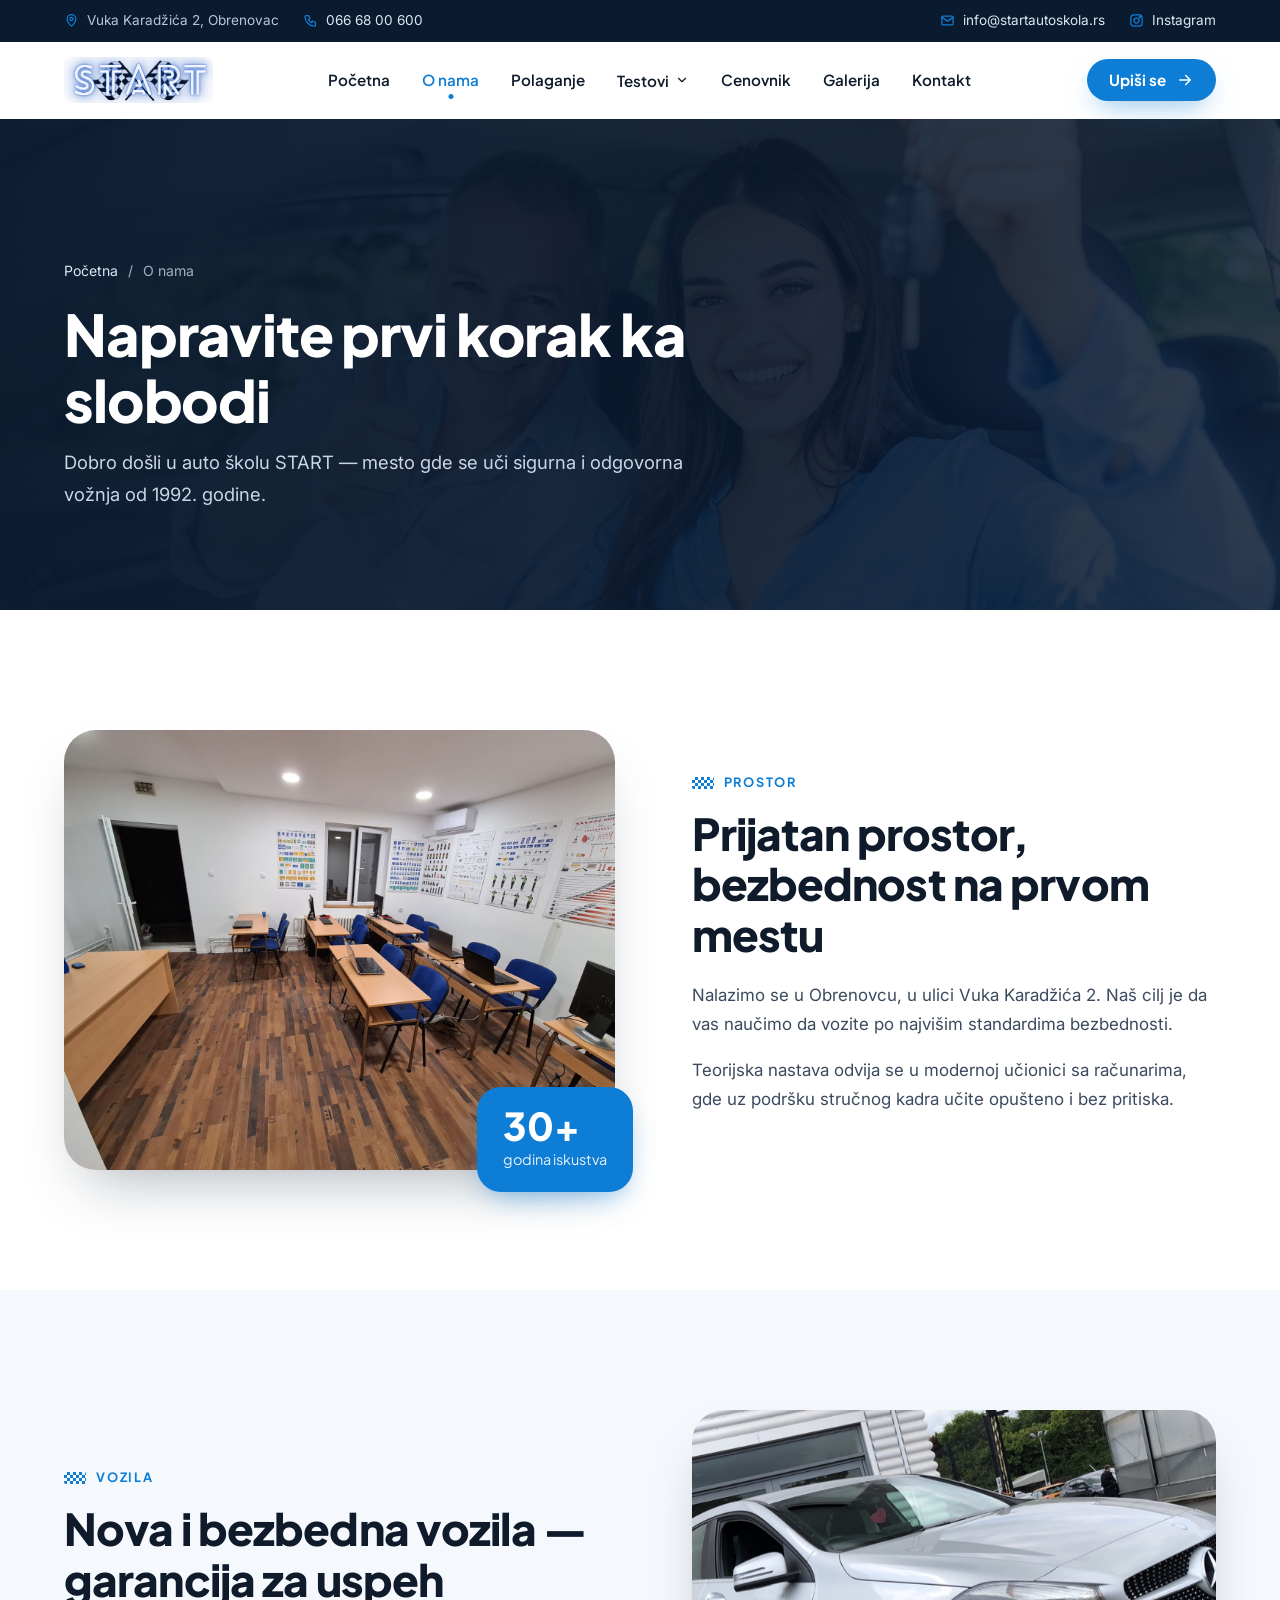
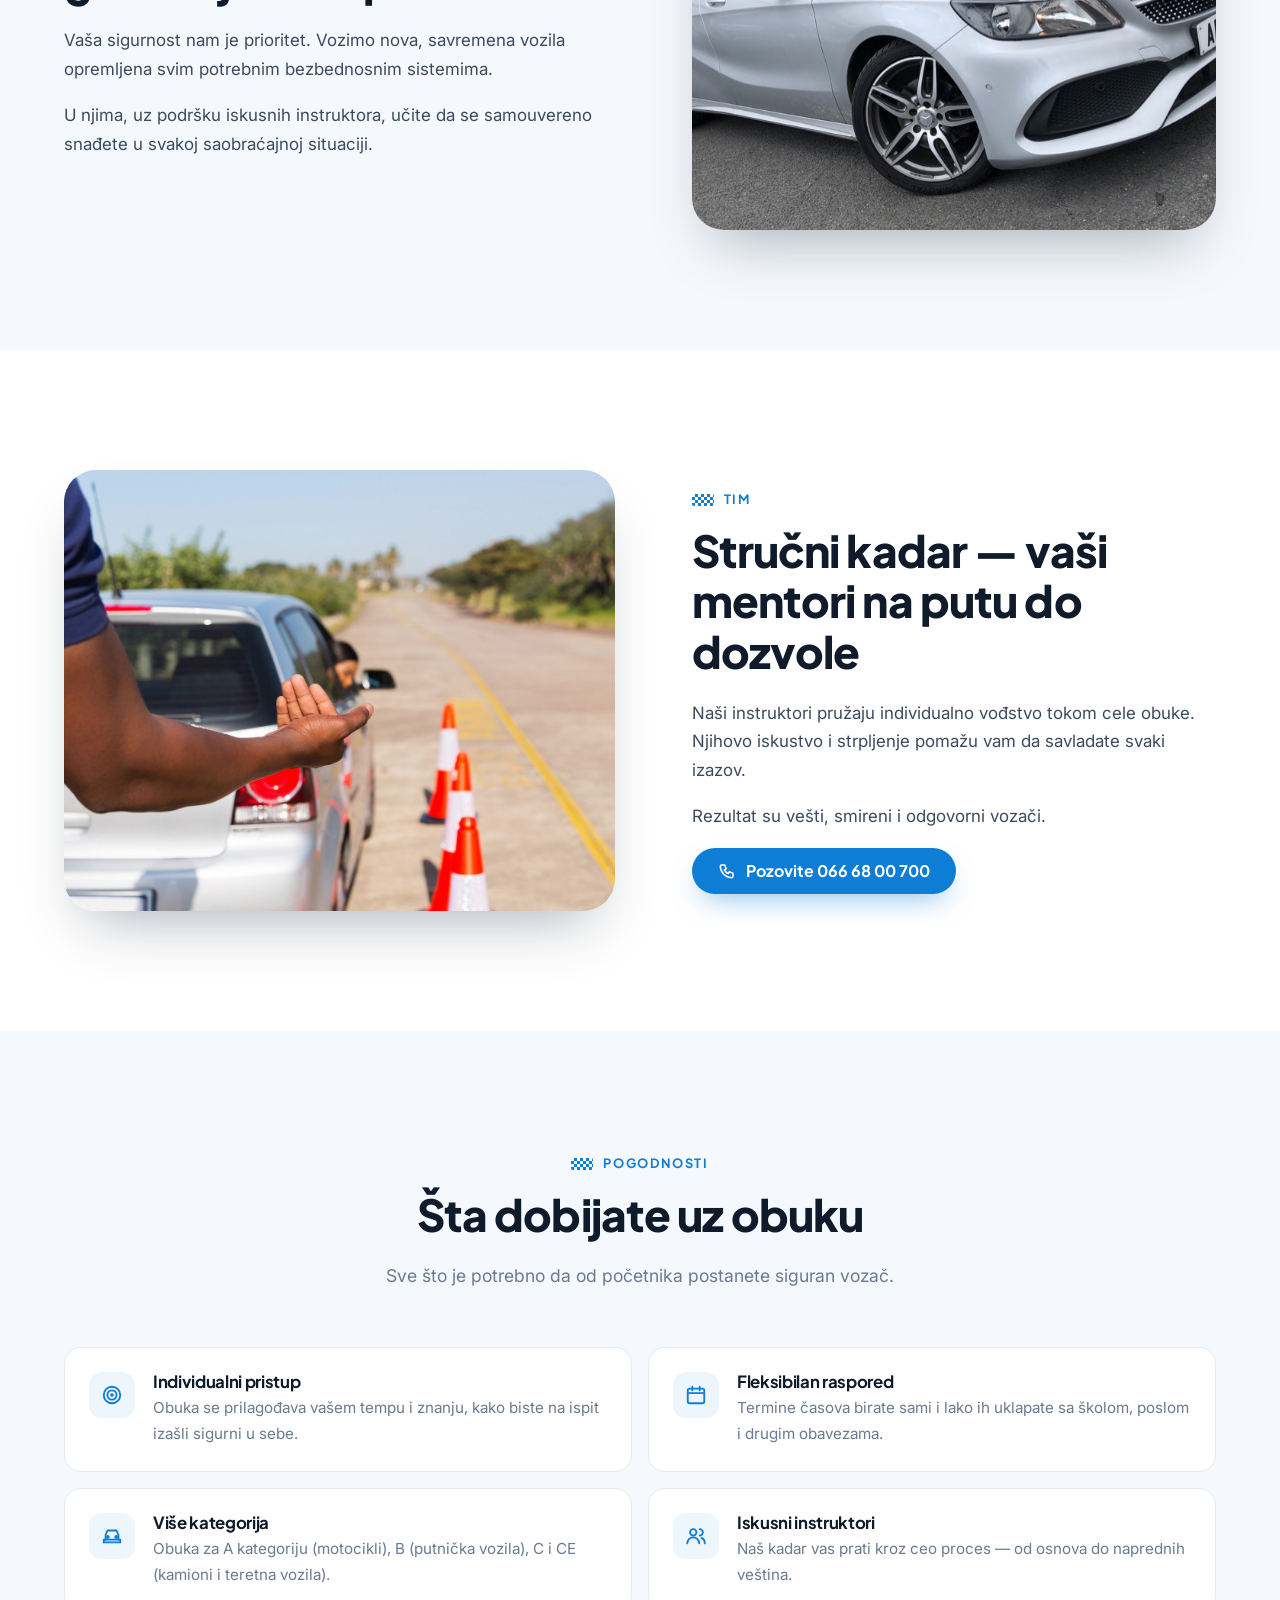
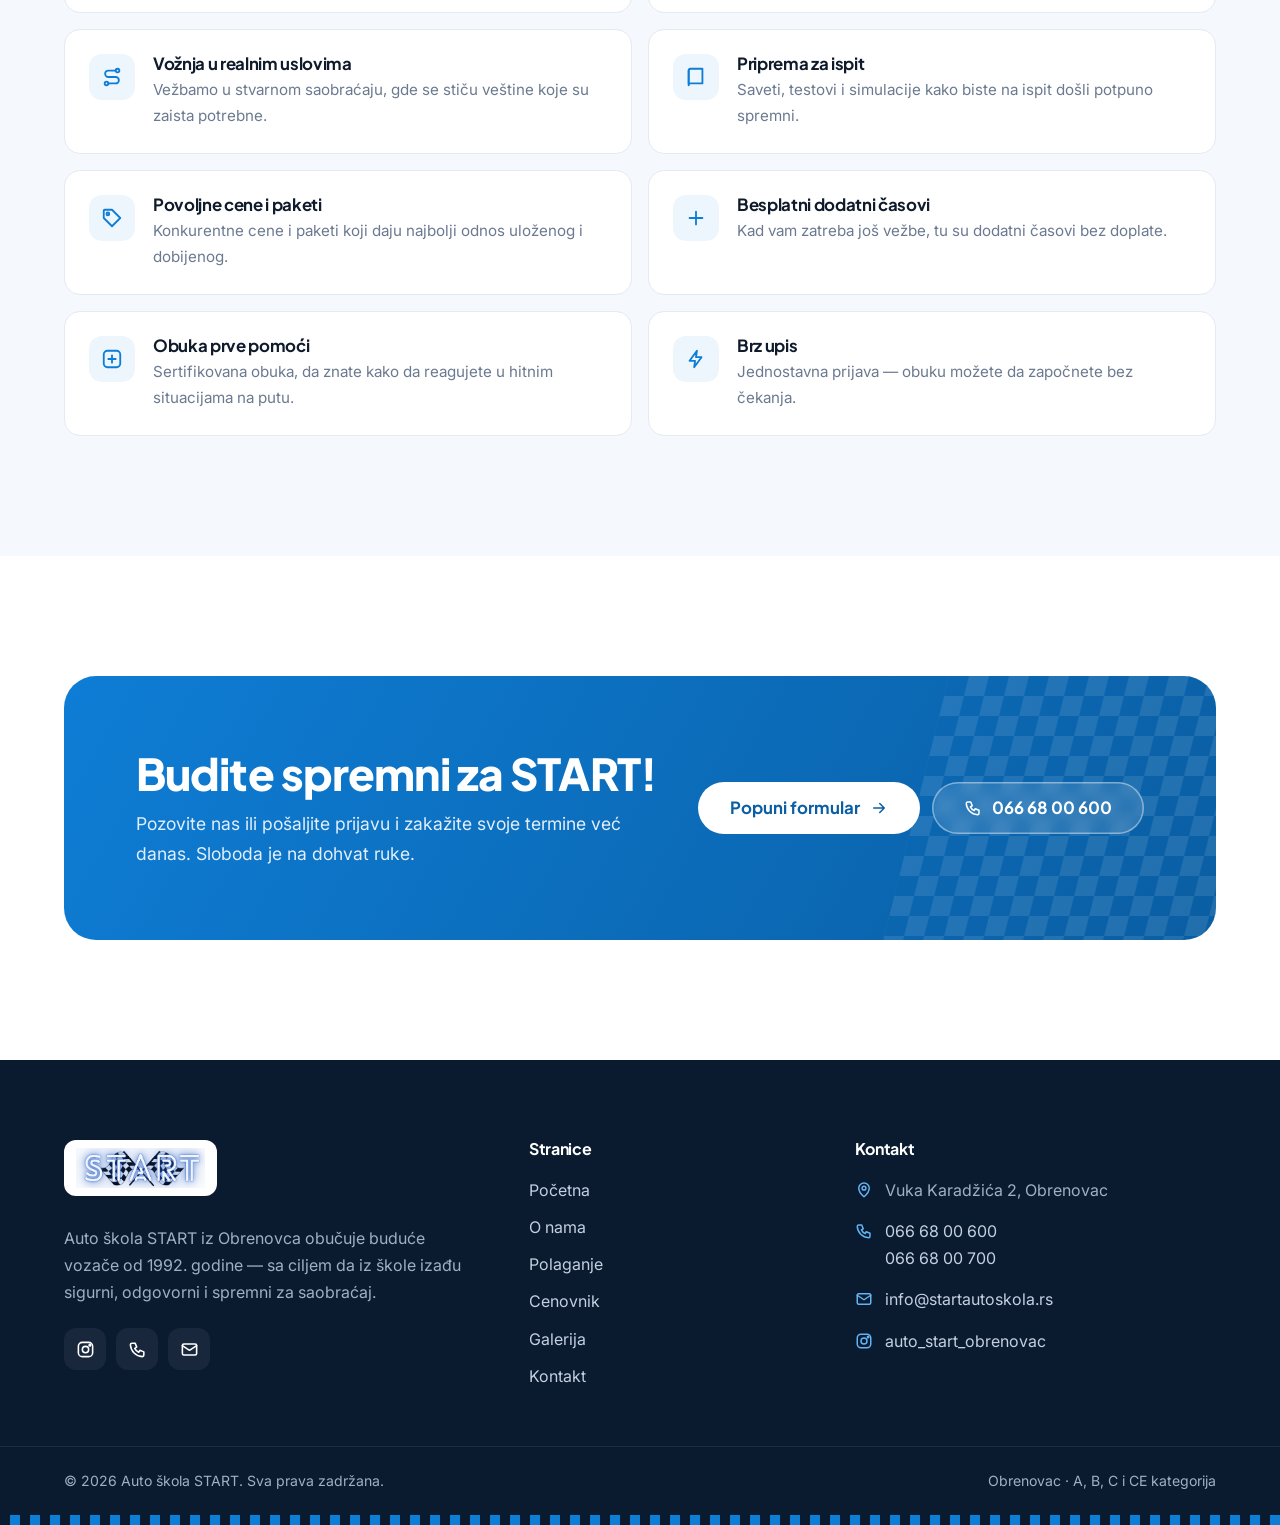
==== o-nama.html @ a525bca4 "Redizajn sajta Auto škole START Šest statičkih stranica (početna, o nama, polaganje, cenovnik, galer" ====
<!DOCTYPE html>
<html lang="sr-Latn" class="no-js">
<head>
<meta charset="UTF-8">
<meta name="viewport" content="width=device-width, initial-scale=1, viewport-fit=cover">
<title>O nama — Auto škola START Obrenovac</title>
<meta name="description" content="Upoznajte auto školu START: prostor, vozila, stručni kadar i pogodnosti koje dobijate uz obuku.">
<meta name="theme-color" content="#0e7dd5">
<meta property="og:title" content="O nama — Auto škola START Obrenovac">
<meta property="og:description" content="Upoznajte auto školu START: prostor, vozila, stručni kadar i pogodnosti koje dobijate uz obuku.">
<meta property="og:image" content="assets/img/slider1.jpg">
<link rel="icon" type="image/png" href="assets/img/favicon-32x32.png">
<link rel="preconnect" href="https://fonts.googleapis.com">
<link rel="preconnect" href="https://fonts.gstatic.com" crossorigin>
<link href="https://fonts.googleapis.com/css2?family=Inter:wght@400;500;600;700&family=Plus+Jakarta+Sans:wght@600;700;800&display=swap" rel="stylesheet">
<link rel="stylesheet" href="assets/css/style.css">
</head>
<body>

<div class="topbar">
  <div class="container">
    <div class="topbar__group">
      <span class="topbar__item topbar__hide-sm"><svg viewBox="0 0 24 24" fill="none" stroke="currentColor" stroke-width="2" stroke-linecap="round" stroke-linejoin="round" aria-hidden="true"><path d="M12 21s-7-6.2-7-11.5A7 7 0 0 1 19 9.5C19 14.8 12 21 12 21z"/><circle cx="12" cy="9.5" r="2.5"/></svg> Vuka Karadžića 2, Obrenovac</span>
      <a class="topbar__item" href="tel:+381666800600"><svg viewBox="0 0 24 24" fill="none" stroke="currentColor" stroke-width="2" stroke-linecap="round" stroke-linejoin="round" aria-hidden="true"><path d="M5 4h4l2 5-2.5 1.5a11 11 0 0 0 5 5L15 13l5 2v4a2 2 0 0 1-2 2A16 16 0 0 1 3 6a2 2 0 0 1 2-2z"/></svg> 066 68 00 600</a>
    </div>
    <div class="topbar__group topbar__hide-sm">
      <a class="topbar__item" href="mailto:info@startautoskola.rs"><svg viewBox="0 0 24 24" fill="none" stroke="currentColor" stroke-width="2" stroke-linecap="round" stroke-linejoin="round" aria-hidden="true"><rect x="3" y="5" width="18" height="14" rx="2"/><path d="m3 7 9 6 9-6"/></svg> info@startautoskola.rs</a>
      <a class="topbar__item" href="https://instagram.com/auto_start_obrenovac" target="_blank" rel="noopener"><svg viewBox="0 0 24 24" fill="none" stroke="currentColor" stroke-width="2" stroke-linecap="round" stroke-linejoin="round" aria-hidden="true"><rect x="3" y="3" width="18" height="18" rx="5"/><circle cx="12" cy="12" r="4"/><circle cx="17.5" cy="6.5" r="1" fill="currentColor"/></svg> Instagram</a>
    </div>
  </div>
</div>

<header class="header">
  <div class="container">
    <a class="logo" href="index.html" aria-label="Auto škola START — početna">
      <img src="assets/img/logo.jpg" alt="Auto škola START" width="149" height="46">
    </a>
    <nav class="nav" id="nav" aria-label="Glavna navigacija">
        <a class="nav__link" href="index.html">Početna</a>
        <a class="nav__link is-active" aria-current="page" href="o-nama.html">O nama</a>
        <a class="nav__link" href="polaganje.html">Polaganje</a>
        <div class="dropdown">
          <button class="nav__link" type="button" aria-expanded="false" aria-haspopup="true">Testovi <svg viewBox="0 0 24 24" fill="none" stroke="currentColor" stroke-width="2" stroke-linecap="round" stroke-linejoin="round" aria-hidden="true"><path d="m6 9 6 6 6-6"/></svg></button>
          <div class="dropdown__menu">
            <a href="assets/docs/testovi-vezbanje.pdf" target="_blank" rel="noopener"><span class="dropdown__icon"><svg viewBox="0 0 24 24" fill="none" stroke="currentColor" stroke-width="2" stroke-linecap="round" stroke-linejoin="round" aria-hidden="true"><path d="M6 3h8l5 5v13H6z"/><path d="M14 3v5h5M9 13h6M9 17h6"/></svg></span><span><strong>Vežbanje</strong><small>Testovi za teorijski ispit (PDF)</small></span></a>
            <a href="http://servisi.euprava.gov.rs/autoskole/prijava" target="_blank" rel="noopener"><span class="dropdown__icon"><svg viewBox="0 0 24 24" fill="none" stroke="currentColor" stroke-width="2" stroke-linecap="round" stroke-linejoin="round" aria-hidden="true"><circle cx="12" cy="12" r="9"/><path d="M3 12h18M12 3a14 14 0 0 1 0 18M12 3a14 14 0 0 0 0 18"/></svg></span><span><strong>eUprava</strong><small>Zvanična provera i prijava</small></span></a>
            <a href="https://www.youtube.com/watch?v=YM4e-BxPa2U" target="_blank" rel="noopener"><span class="dropdown__icon"><svg viewBox="0 0 24 24" fill="none" stroke="currentColor" stroke-width="2" stroke-linecap="round" stroke-linejoin="round" aria-hidden="true"><path d="M7 4v16l13-8z" fill="currentColor" stroke="none"/></svg></span><span><strong>Polaganje praktičnog ispita</strong><small>Video: vožnja poligona</small></span></a>
          </div>
        </div>
        <a class="nav__link" href="cenovnik.html">Cenovnik</a>
        <a class="nav__link" href="galerija.html">Galerija</a>
        <a class="nav__link" href="kontakt.html">Kontakt</a>
        <a class="btn btn--primary nav__mobile-cta" href="kontakt.html">Upiši se online <svg viewBox="0 0 24 24" fill="none" stroke="currentColor" stroke-width="2" stroke-linecap="round" stroke-linejoin="round" aria-hidden="true"><path d="M5 12h14M13 6l6 6-6 6"/></svg></a>
    </nav>
    <div class="header__cta">
      <a class="btn btn--primary" href="kontakt.html">Upiši se <svg viewBox="0 0 24 24" fill="none" stroke="currentColor" stroke-width="2" stroke-linecap="round" stroke-linejoin="round" aria-hidden="true"><path d="M5 12h14M13 6l6 6-6 6"/></svg></a>
      <button class="burger" type="button" aria-label="Meni" aria-controls="nav" aria-expanded="false"><span></span><span></span><span></span></button>
    </div>
  </div>
</header>

<main>


<section class="page-hero">
  <img src="assets/img/aboutus.jpg" alt="" aria-hidden="true">
  <div class="container">
    <div class="crumbs"><a href="index.html">Početna</a> <span aria-hidden="true">/</span> <span>O nama</span></div>
    <h1>Napravite prvi korak ka slobodi</h1>
    <p>Dobro došli u auto školu START — mesto gde se uči sigurna i odgovorna vožnja od 1992. godine.</p>
  </div>
</section>

<section class="section">
  <div class="container split">
    <div class="split__media reveal">
      <img src="assets/img/galerija3.jpg" alt="Učionica za teorijsku nastavu sa računarima" loading="lazy">
      <div class="split__tag"><strong>30+</strong><span>godina iskustva</span></div>
    </div>
    <div class="split__body reveal reveal-d1">
      <span class="eyebrow">Prostor</span>
      <h2>Prijatan prostor, bezbednost na prvom mestu</h2>
      <p>Nalazimo se u Obrenovcu, u ulici Vuka Karadžića 2. Naš cilj je da vas naučimo da vozite po najvišim standardima bezbednosti.</p>
      <p>Teorijska nastava odvija se u modernoj učionici sa računarima, gde uz podršku stručnog kadra učite opušteno i bez pritiska.</p>
    </div>
  </div>
</section>

<section class="section section--soft">
  <div class="container split split--rev">
    <div class="split__media reveal">
      <img src="assets/img/a-klasa1.jpg" alt="Školsko vozilo Mercedes A klase" loading="lazy">
    </div>
    <div class="split__body reveal reveal-d1">
      <span class="eyebrow">Vozila</span>
      <h2>Nova i bezbedna vozila — garancija za uspeh</h2>
      <p>Vaša sigurnost nam je prioritet. Vozimo nova, savremena vozila opremljena svim potrebnim bezbednosnim sistemima.</p>
      <p>U njima, uz podršku iskusnih instruktora, učite da se samouvereno snađete u svakoj saobraćajnoj situaciji.</p>
    </div>
  </div>
</section>

<section class="section">
  <div class="container split">
    <div class="split__media reveal">
      <img src="assets/img/slider1.jpg" alt="Instruktor daje uputstva kandidatu" loading="lazy">
    </div>
    <div class="split__body reveal reveal-d1">
      <span class="eyebrow">Tim</span>
      <h2>Stručni kadar — vaši mentori na putu do dozvole</h2>
      <p>Naši instruktori pružaju individualno vođstvo tokom cele obuke. Njihovo iskustvo i strpljenje pomažu vam da savladate svaki izazov.</p>
      <p>Rezultat su vešti, smireni i odgovorni vozači.</p>
      <a class="btn btn--primary" href="tel:+381666800700"><svg viewBox="0 0 24 24" fill="none" stroke="currentColor" stroke-width="2" stroke-linecap="round" stroke-linejoin="round" aria-hidden="true"><path d="M5 4h4l2 5-2.5 1.5a11 11 0 0 0 5 5L15 13l5 2v4a2 2 0 0 1-2 2A16 16 0 0 1 3 6a2 2 0 0 1 2-2z"/></svg> Pozovite 066 68 00 700</a>
    </div>
  </div>
</section>

<section class="section section--soft">
  <div class="container">
    <div class="section-head section-head--center reveal">
      <span class="eyebrow">Pogodnosti</span>
      <h2>Šta dobijate uz obuku</h2>
      <p>Sve što je potrebno da od početnika postanete siguran vozač.</p>
    </div>
    <div class="benefits">
      <div class="benefit reveal"><span class="benefit__icon"><svg viewBox="0 0 24 24" fill="none" stroke="currentColor" stroke-width="2" stroke-linecap="round" stroke-linejoin="round" aria-hidden="true"><circle cx="12" cy="12" r="9"/><circle cx="12" cy="12" r="5"/><circle cx="12" cy="12" r="1"/></svg></span><div><h3>Individualni pristup</h3><p>Obuka se prilagođava vašem tempu i znanju, kako biste na ispit izašli sigurni u sebe.</p></div></div>
      <div class="benefit reveal reveal-d1"><span class="benefit__icon"><svg viewBox="0 0 24 24" fill="none" stroke="currentColor" stroke-width="2" stroke-linecap="round" stroke-linejoin="round" aria-hidden="true"><rect x="3" y="5" width="18" height="16" rx="2"/><path d="M3 10h18M8 3v4M16 3v4"/></svg></span><div><h3>Fleksibilan raspored</h3><p>Termine časova birate sami i lako ih uklapate sa školom, poslom i drugim obavezama.</p></div></div>
      <div class="benefit reveal"><span class="benefit__icon"><svg viewBox="0 0 24 24" fill="none" stroke="currentColor" stroke-width="2" stroke-linecap="round" stroke-linejoin="round" aria-hidden="true"><path d="M5 16V11l2-5h10l2 5v5"/><path d="M3 16h18v3H3z"/><circle cx="7.5" cy="13" r="1"/><circle cx="16.5" cy="13" r="1"/></svg></span><div><h3>Više kategorija</h3><p>Obuka za A kategoriju (motocikli), B (putnička vozila), C i CE (kamioni i teretna vozila).</p></div></div>
      <div class="benefit reveal reveal-d1"><span class="benefit__icon"><svg viewBox="0 0 24 24" fill="none" stroke="currentColor" stroke-width="2" stroke-linecap="round" stroke-linejoin="round" aria-hidden="true"><circle cx="9" cy="8" r="3.5"/><path d="M2.5 20a6.5 6.5 0 0 1 13 0"/><path d="M16 4.5a3.5 3.5 0 0 1 0 7M18 14a6 6 0 0 1 3.5 6"/></svg></span><div><h3>Iskusni instruktori</h3><p>Naš kadar vas prati kroz ceo proces — od osnova do naprednih veština.</p></div></div>
      <div class="benefit reveal"><span class="benefit__icon"><svg viewBox="0 0 24 24" fill="none" stroke="currentColor" stroke-width="2" stroke-linecap="round" stroke-linejoin="round" aria-hidden="true"><circle cx="6" cy="19" r="2"/><circle cx="18" cy="5" r="2"/><path d="M8 19h8a3.5 3.5 0 0 0 0-7H8a3.5 3.5 0 0 1 0-7h8"/></svg></span><div><h3>Vožnja u realnim uslovima</h3><p>Vežbamo u stvarnom saobraćaju, gde se stiču veštine koje su zaista potrebne.</p></div></div>
      <div class="benefit reveal reveal-d1"><span class="benefit__icon"><svg viewBox="0 0 24 24" fill="none" stroke="currentColor" stroke-width="2" stroke-linecap="round" stroke-linejoin="round" aria-hidden="true"><path d="M4 5a2 2 0 0 1 2-2h13v16H6a2 2 0 0 0-2 2z"/><path d="M4 19V5"/></svg></span><div><h3>Priprema za ispit</h3><p>Saveti, testovi i simulacije kako biste na ispit došli potpuno spremni.</p></div></div>
      <div class="benefit reveal"><span class="benefit__icon"><svg viewBox="0 0 24 24" fill="none" stroke="currentColor" stroke-width="2" stroke-linecap="round" stroke-linejoin="round" aria-hidden="true"><path d="M3 12V4a1 1 0 0 1 1-1h8l9 9-9 9z"/><circle cx="7.5" cy="7.5" r="1.5"/></svg></span><div><h3>Povoljne cene i paketi</h3><p>Konkurentne cene i paketi koji daju najbolji odnos uloženog i dobijenog.</p></div></div>
      <div class="benefit reveal reveal-d1"><span class="benefit__icon"><svg viewBox="0 0 24 24" fill="none" stroke="currentColor" stroke-width="2" stroke-linecap="round" stroke-linejoin="round" aria-hidden="true"><path d="M12 5v14M5 12h14"/></svg></span><div><h3>Besplatni dodatni časovi</h3><p>Kad vam zatreba još vežbe, tu su dodatni časovi bez doplate.</p></div></div>
      <div class="benefit reveal"><span class="benefit__icon"><svg viewBox="0 0 24 24" fill="none" stroke="currentColor" stroke-width="2" stroke-linecap="round" stroke-linejoin="round" aria-hidden="true"><rect x="3" y="3" width="18" height="18" rx="4"/><path d="M12 8v8M8 12h8"/></svg></span><div><h3>Obuka prve pomoći</h3><p>Sertifikovana obuka, da znate kako da reagujete u hitnim situacijama na putu.</p></div></div>
      <div class="benefit reveal reveal-d1"><span class="benefit__icon"><svg viewBox="0 0 24 24" fill="none" stroke="currentColor" stroke-width="2" stroke-linecap="round" stroke-linejoin="round" aria-hidden="true"><path d="M13 3 5 14h6l-1 7 8-11h-6z"/></svg></span><div><h3>Brz upis</h3><p>Jednostavna prijava — obuku možete da započnete bez čekanja.</p></div></div>
    </div>
  </div>
</section>
<div style="height:clamp(72px,10vw,120px)"></div>

<section class="section" style="padding-top:0">
  <div class="container">
    <div class="cta reveal">
      <div>
        <h2>Budite spremni za START!</h2>
        <p>Pozovite nas ili pošaljite prijavu i zakažite svoje termine već danas. Sloboda je na dohvat ruke.</p>
      </div>
      <div class="cta__actions">
        <a class="btn btn--white btn--lg" href="kontakt.html">Popuni formular <svg viewBox="0 0 24 24" fill="none" stroke="currentColor" stroke-width="2" stroke-linecap="round" stroke-linejoin="round" aria-hidden="true"><path d="M5 12h14M13 6l6 6-6 6"/></svg></a>
        <a class="btn btn--ghost btn--lg" href="tel:+381666800600"><svg viewBox="0 0 24 24" fill="none" stroke="currentColor" stroke-width="2" stroke-linecap="round" stroke-linejoin="round" aria-hidden="true"><path d="M5 4h4l2 5-2.5 1.5a11 11 0 0 0 5 5L15 13l5 2v4a2 2 0 0 1-2 2A16 16 0 0 1 3 6a2 2 0 0 1 2-2z"/></svg> 066 68 00 600</a>
      </div>
    </div>
  </div>
</section>
</main>

<footer class="footer">
  <div class="container">
    <div class="footer__grid">
      <div class="footer__brand">
        <a class="footer__logo" href="index.html"><img src="assets/img/logo.jpg" alt="Auto škola START" width="130" height="40"></a>
        <p>Auto škola START iz Obrenovca obučuje buduće vozače od 1992. godine — sa ciljem da iz škole izađu sigurni, odgovorni i spremni za saobraćaj.</p>
        <div class="socials">
          <a href="https://instagram.com/auto_start_obrenovac" target="_blank" rel="noopener" aria-label="Instagram"><svg viewBox="0 0 24 24" fill="none" stroke="currentColor" stroke-width="2" stroke-linecap="round" stroke-linejoin="round" aria-hidden="true"><rect x="3" y="3" width="18" height="18" rx="5"/><circle cx="12" cy="12" r="4"/><circle cx="17.5" cy="6.5" r="1" fill="currentColor"/></svg></a>
          <a href="tel:+381666800600" aria-label="Pozovite nas"><svg viewBox="0 0 24 24" fill="none" stroke="currentColor" stroke-width="2" stroke-linecap="round" stroke-linejoin="round" aria-hidden="true"><path d="M5 4h4l2 5-2.5 1.5a11 11 0 0 0 5 5L15 13l5 2v4a2 2 0 0 1-2 2A16 16 0 0 1 3 6a2 2 0 0 1 2-2z"/></svg></a>
          <a href="mailto:info@startautoskola.rs" aria-label="Email"><svg viewBox="0 0 24 24" fill="none" stroke="currentColor" stroke-width="2" stroke-linecap="round" stroke-linejoin="round" aria-hidden="true"><rect x="3" y="5" width="18" height="14" rx="2"/><path d="m3 7 9 6 9-6"/></svg></a>
        </div>
      </div>
      <div>
        <h4>Stranice</h4>
        <ul class="footer__links">
          <li><a href="index.html">Početna</a></li>
          <li><a href="o-nama.html">O nama</a></li>
          <li><a href="polaganje.html">Polaganje</a></li>
          <li><a href="cenovnik.html">Cenovnik</a></li>
          <li><a href="galerija.html">Galerija</a></li>
          <li><a href="kontakt.html">Kontakt</a></li>
        </ul>
      </div>
      <div>
        <h4>Kontakt</h4>
        <ul class="footer__contact">
          <li><svg viewBox="0 0 24 24" fill="none" stroke="currentColor" stroke-width="2" stroke-linecap="round" stroke-linejoin="round" aria-hidden="true"><path d="M12 21s-7-6.2-7-11.5A7 7 0 0 1 19 9.5C19 14.8 12 21 12 21z"/><circle cx="12" cy="9.5" r="2.5"/></svg><span>Vuka Karadžića 2, Obrenovac</span></li>
          <li><svg viewBox="0 0 24 24" fill="none" stroke="currentColor" stroke-width="2" stroke-linecap="round" stroke-linejoin="round" aria-hidden="true"><path d="M5 4h4l2 5-2.5 1.5a11 11 0 0 0 5 5L15 13l5 2v4a2 2 0 0 1-2 2A16 16 0 0 1 3 6a2 2 0 0 1 2-2z"/></svg><span><a href="tel:+381666800600">066 68 00 600</a><br><a href="tel:+381666800700">066 68 00 700</a></span></li>
          <li><svg viewBox="0 0 24 24" fill="none" stroke="currentColor" stroke-width="2" stroke-linecap="round" stroke-linejoin="round" aria-hidden="true"><rect x="3" y="5" width="18" height="14" rx="2"/><path d="m3 7 9 6 9-6"/></svg><a href="mailto:info@startautoskola.rs">info@startautoskola.rs</a></li>
          <li><svg viewBox="0 0 24 24" fill="none" stroke="currentColor" stroke-width="2" stroke-linecap="round" stroke-linejoin="round" aria-hidden="true"><rect x="3" y="3" width="18" height="18" rx="5"/><circle cx="12" cy="12" r="4"/><circle cx="17.5" cy="6.5" r="1" fill="currentColor"/></svg><a href="https://instagram.com/auto_start_obrenovac" target="_blank" rel="noopener">auto_start_obrenovac</a></li>
        </ul>
      </div>
    </div>
  </div>
  <div class="footer__bottom">
    <div class="container">
      <span>© <span data-year>2026</span> Auto škola START. Sva prava zadržana.</span>
      <span>Obrenovac · A, B, C i CE kategorija</span>
    </div>
  </div>
  <div class="checker-strip" aria-hidden="true"></div>
</footer>

<div class="callbar">
  <a class="btn btn--outline" href="tel:+381666800600"><svg viewBox="0 0 24 24" fill="none" stroke="currentColor" stroke-width="2" stroke-linecap="round" stroke-linejoin="round" aria-hidden="true"><path d="M5 4h4l2 5-2.5 1.5a11 11 0 0 0 5 5L15 13l5 2v4a2 2 0 0 1-2 2A16 16 0 0 1 3 6a2 2 0 0 1 2-2z"/></svg> Pozovi</a>
  <a class="btn btn--primary" href="kontakt.html">Upiši se</a>
</div>

<script src="assets/js/main.js"></script>
</body>
</html>
---- assets/css/style.css ----
/* =========================================================
   Auto škola START — stil
   ========================================================= */
:root{
  --blue:#0e7dd5;
  --blue-600:#0d71c0;
  --blue-700:#0a5ea3;
  --blue-50:#eef6fd;
  --blue-100:#d9ebfa;
  --navy:#0a1a2f;
  --navy-2:#10243f;
  --ink:#0f1b2b;
  --text:#3b4a5e;
  --muted:#6b7a90;
  --line:#e4eaf2;
  --bg:#ffffff;
  --bg-soft:#f5f8fc;
  --warn:#ffb020;

  --ff:'Inter',system-ui,-apple-system,'Segoe UI',Roboto,sans-serif;
  --fd:'Plus Jakarta Sans','Inter',system-ui,sans-serif;

  --r-s:10px; --r-m:16px; --r-l:24px; --r-xl:32px;
  --sh-s:0 1px 2px rgba(15,27,43,.06),0 2px 8px rgba(15,27,43,.05);
  --sh-m:0 10px 30px -12px rgba(15,27,43,.18);
  --sh-l:0 30px 60px -24px rgba(10,26,47,.35);
  --sh-blue:0 12px 28px -10px rgba(14,125,213,.55);
  --ease:cubic-bezier(.22,1,.36,1);
  --maxw:1200px;
  --header-h:76px;
}

*,*::before,*::after{box-sizing:border-box}
html{scroll-behavior:smooth;-webkit-text-size-adjust:100%}
body{
  margin:0;font-family:var(--ff);font-size:16px;line-height:1.7;
  color:var(--text);background:var(--bg);-webkit-font-smoothing:antialiased;
  overflow-x:hidden;
}
img{max-width:100%;display:block}
a{color:var(--blue);text-decoration:none}
h1,h2,h3,h4{font-family:var(--fd);color:var(--ink);line-height:1.15;margin:0 0 .5em;letter-spacing:-.02em}
h1{font-size:clamp(2.2rem,5.4vw,4rem);font-weight:800}
h2{font-size:clamp(1.8rem,3.6vw,2.75rem);font-weight:800}
h3{font-size:1.2rem;font-weight:700}
p{margin:0 0 1em}
ul{margin:0;padding:0;list-style:none}
:focus-visible{outline:3px solid var(--blue);outline-offset:3px;border-radius:6px}
::selection{background:var(--blue);color:#fff}

@media (prefers-reduced-motion:reduce){
  html{scroll-behavior:auto}
  *,*::before,*::after{animation-duration:.01ms!important;animation-iteration-count:1!important;transition-duration:.01ms!important}
}

.container{width:100%;max-width:var(--maxw);margin:0 auto;padding:0 24px}
@media (max-width:600px){.container{padding:0 16px}}
.section{padding:clamp(72px,10vw,120px) 0}
.section--soft{background:var(--bg-soft)}
.sr-only{position:absolute;width:1px;height:1px;overflow:hidden;clip:rect(0 0 0 0);white-space:nowrap}

/* eyebrow + section head */
.eyebrow{
  display:inline-flex;align-items:center;gap:10px;font-family:var(--fd);
  font-size:.8rem;font-weight:700;letter-spacing:.14em;text-transform:uppercase;color:var(--blue);
  margin-bottom:14px;
}
.eyebrow::before{
  content:"";width:22px;height:12px;border-radius:2px;
  background:conic-gradient(currentColor 25%,transparent 0 50%,currentColor 0 75%,transparent 0) 0 0/6px 6px;
}
.section-head{max-width:680px;margin-bottom:56px}
.section-head--center{text-align:center;margin-left:auto;margin-right:auto}
.section-head p{font-size:1.1rem;color:var(--muted);margin:0}

/* buttons */
.btn{
  display:inline-flex;align-items:center;justify-content:center;gap:10px;
  padding:14px 26px;border-radius:999px;border:0;cursor:pointer;
  font-family:var(--fd);font-weight:700;font-size:1rem;line-height:1;white-space:nowrap;
  transition:transform .25s var(--ease),box-shadow .25s var(--ease),background-color .2s,color .2s;
}
.btn svg{width:18px;height:18px;flex:none;transition:transform .25s var(--ease)}
.btn:hover svg{transform:translateX(3px)}
.btn--primary{background:var(--blue);color:#fff;box-shadow:var(--sh-blue)}
.btn--primary:hover{background:var(--blue-600);transform:translateY(-2px)}
.btn--ghost{background:rgba(255,255,255,.12);color:#fff;box-shadow:inset 0 0 0 1.5px rgba(255,255,255,.4);backdrop-filter:blur(6px)}
.btn--ghost:hover{background:rgba(255,255,255,.22)}
.btn--outline{background:transparent;color:var(--ink);box-shadow:inset 0 0 0 1.5px var(--line)}
.btn--outline:hover{box-shadow:inset 0 0 0 1.5px var(--blue);color:var(--blue)}
.btn--white{background:#fff;color:var(--blue-700)}
.btn--white:hover{transform:translateY(-2px);box-shadow:0 14px 30px -12px rgba(0,0,0,.35)}
.btn--lg{padding:17px 32px;font-size:1.05rem}

/* =================== TOP BAR =================== */
.topbar{background:var(--navy);color:#b8c6d9;font-size:.85rem}
.topbar .container{display:flex;justify-content:space-between;align-items:center;gap:16px;min-height:42px}
.topbar a{color:#dbe6f3}
.topbar a:hover{color:#fff}
.topbar__group{display:flex;gap:24px;align-items:center}
.topbar__item{display:inline-flex;align-items:center;gap:8px}
.topbar svg{width:15px;height:15px;color:var(--blue)}
@media (max-width:760px){.topbar__hide-sm{display:none}.topbar .container{justify-content:center}}

/* =================== HEADER =================== */
.header{
  position:sticky;top:0;z-index:50;background:rgba(255,255,255,.86);
  backdrop-filter:saturate(180%) blur(14px);-webkit-backdrop-filter:saturate(180%) blur(14px);
  border-bottom:1px solid transparent;transition:border-color .3s,box-shadow .3s;
}
.header.is-scrolled{border-bottom-color:var(--line);box-shadow:0 6px 24px -18px rgba(15,27,43,.4)}
.header .container{display:flex;align-items:center;justify-content:space-between;height:var(--header-h);gap:24px}
.logo{display:flex;align-items:center;flex:none}
.logo img{height:46px;width:auto;border-radius:8px;mix-blend-mode:multiply}

.nav{display:flex;align-items:center;gap:4px}
.nav__link{
  position:relative;display:inline-flex;align-items:center;gap:6px;padding:10px 14px;border-radius:999px;
  font-family:var(--fd);font-weight:600;font-size:.95rem;color:var(--ink);background:none;border:0;cursor:pointer;
  transition:color .2s,background-color .2s;
}
.nav__link:hover{color:var(--blue);background:var(--blue-50)}
.nav__link.is-active{color:var(--blue)}
.nav__link.is-active::after{content:"";position:absolute;left:50%;bottom:4px;width:5px;height:5px;border-radius:50%;background:var(--blue);transform:translateX(-50%)}
.nav__link svg{width:14px;height:14px;transition:transform .25s var(--ease)}

.dropdown{position:relative}
.dropdown__menu{
  position:absolute;top:calc(100% + 10px);left:50%;min-width:260px;padding:8px;
  background:#fff;border:1px solid var(--line);border-radius:var(--r-m);box-shadow:var(--sh-m);
  opacity:0;visibility:hidden;transform:translate(-50%,8px);transition:all .25s var(--ease);
}
.dropdown__menu::before{content:"";position:absolute;inset:-12px 0 auto;height:12px}
.dropdown:hover .dropdown__menu,.dropdown.is-open .dropdown__menu{opacity:1;visibility:visible;transform:translate(-50%,0)}
.dropdown:hover .nav__link svg,.dropdown.is-open .nav__link svg{transform:rotate(180deg)}
.dropdown__menu a{display:flex;gap:12px;align-items:flex-start;padding:10px 12px;border-radius:10px;color:var(--ink)}
.dropdown__menu a:hover{background:var(--blue-50)}
.dropdown__menu strong{display:block;font-family:var(--fd);font-size:.93rem;font-weight:700}
.dropdown__menu small{display:block;color:var(--muted);font-size:.8rem;line-height:1.4}
.dropdown__icon{flex:none;width:34px;height:34px;border-radius:9px;display:grid;place-items:center;background:var(--blue-50);color:var(--blue)}
.dropdown__icon svg{width:17px;height:17px}

.header__cta{display:flex;align-items:center;gap:10px}
.header__cta .btn{padding:12px 22px;font-size:.95rem}

.burger{display:none;width:46px;height:46px;border-radius:12px;border:1px solid var(--line);background:#fff;cursor:pointer;position:relative}
.burger span{position:absolute;left:12px;right:12px;height:2px;border-radius:2px;background:var(--ink);transition:transform .3s var(--ease),opacity .2s}
.burger span:nth-child(1){top:16px}.burger span:nth-child(2){top:22px}.burger span:nth-child(3){top:28px}
.nav-open .burger span:nth-child(1){transform:translateY(6px) rotate(45deg)}
.nav-open .burger span:nth-child(2){opacity:0}
.nav-open .burger span:nth-child(3){transform:translateY(-6px) rotate(-45deg)}

@media (max-width:1024px){
  .burger{display:block}
  .header__cta .btn{display:none}
  .nav{
    position:fixed;left:0;right:0;top:var(--header-h);bottom:0;z-index:40;
    flex-direction:column;align-items:stretch;gap:2px;padding:16px 16px 32px;background:#fff;overflow-y:auto;
    opacity:0;visibility:hidden;transform:translateY(-8px);transition:all .3s var(--ease);
  }
  .nav-open .nav{opacity:1;visibility:visible;transform:none}
  .nav-open{overflow:hidden}
  .nav__link{justify-content:space-between;padding:14px 16px;font-size:1.05rem;border-radius:12px}
  .nav__link.is-active{background:var(--blue-50)}
  .nav__link.is-active::after{display:none}
  .dropdown__menu{position:static;transform:none;box-shadow:none;border:0;padding:0 0 0 8px;display:none;opacity:1;visibility:visible;min-width:0}
  .dropdown:hover .dropdown__menu{transform:none}
  .dropdown.is-open .dropdown__menu{display:block;transform:none}
  .nav .btn{display:flex;margin-top:14px}
}
@media (min-width:1025px){.nav .nav__mobile-cta{display:none}}

/* =================== HERO =================== */
.hero{position:relative;min-height:clamp(600px,calc(100svh - var(--header-h) - 42px),840px);display:flex;align-items:center;color:#fff;overflow:hidden;background:var(--navy)}

.hero__slides{position:absolute;inset:0}
.hero__slide{position:absolute;inset:0;opacity:0;transition:opacity 1.2s ease}
.hero__slide.is-active{opacity:1}
.hero__slide img{width:100%;height:100%;object-fit:cover;transform:scale(1.08)}
.hero__slide.is-active img{animation:kenburns 9s ease-out forwards}
@keyframes kenburns{to{transform:scale(1)}}
.hero::after{
  content:"";position:absolute;inset:0;
  background:
    linear-gradient(90deg,rgba(10,26,47,.94) 0%,rgba(10,26,47,.78) 42%,rgba(10,26,47,.25) 100%),
    linear-gradient(0deg,rgba(10,26,47,.7) 0%,transparent 40%);
}
.hero .container{position:relative;z-index:2;padding-top:80px;padding-bottom:120px}
.hero__content{max-width:680px}
.hero__badge{
  display:inline-flex;align-items:center;gap:10px;padding:7px 16px 7px 8px;margin-bottom:26px;border-radius:999px;
  background:rgba(255,255,255,.1);box-shadow:inset 0 0 0 1px rgba(255,255,255,.2);backdrop-filter:blur(8px);
  font-size:.88rem;font-weight:500;color:#dbe8f7;
}
.hero__badge b{background:var(--blue);color:#fff;border-radius:999px;padding:3px 10px;font-family:var(--fd);font-size:.78rem}
.hero h1{color:#fff;margin-bottom:22px}
.hero h1 .accent{color:#62b4f5}
.hero__lead{font-size:clamp(1.05rem,1.6vw,1.25rem);color:#c9d6e6;max-width:560px;margin-bottom:36px}
.hero__actions{display:flex;flex-wrap:wrap;gap:14px}
.hero__caption{min-height:3.4em}
.hero__caption-text{transition:opacity .5s,transform .5s var(--ease)}
.hero__caption-text.is-out{opacity:0;transform:translateY(8px)}

.hero__dots{position:absolute;z-index:3;left:0;right:0;bottom:36px}
.hero__dots .container{padding-top:0;padding-bottom:0;display:flex;gap:10px}
.hero__dot{width:44px;height:4px;border-radius:4px;border:0;padding:0;cursor:pointer;background:rgba(255,255,255,.25);overflow:hidden;position:relative}
.hero__dot::after{content:"";position:absolute;inset:0;background:#fff;transform:scaleX(0);transform-origin:left}
.hero__dot.is-active::after{animation:dotfill 6s linear forwards}
@keyframes dotfill{to{transform:scaleX(1)}}

/* trust strip under hero */
.trust{position:relative;z-index:5;margin-top:-64px}
.trust__grid{
  display:grid;grid-template-columns:repeat(4,1fr);background:#fff;border-radius:var(--r-l);box-shadow:var(--sh-l);overflow:hidden;
}
.trust__item{display:flex;align-items:center;gap:16px;padding:26px 28px}
.trust__item + .trust__item{border-left:1px solid var(--line)}
.trust__icon{flex:none;width:48px;height:48px;border-radius:14px;display:grid;place-items:center;background:var(--blue-50);color:var(--blue)}
.trust__icon svg{width:24px;height:24px}
.trust__item strong{display:block;font-family:var(--fd);font-size:1.35rem;color:var(--ink);line-height:1.1}
.trust__item span{font-size:.88rem;color:var(--muted)}
@media (max-width:900px){
  .trust__grid{grid-template-columns:1fr 1fr}
  .trust__item:nth-child(3){border-left:0}
  .trust__item:nth-child(n+3){border-top:1px solid var(--line)}
}
@media (max-width:520px){.trust__item{padding:18px 16px}.trust__icon{display:none}.trust__item strong{font-size:1.1rem}}

/* =================== ABOUT SPLIT =================== */
.split{display:grid;grid-template-columns:1.05fr 1fr;gap:clamp(40px,6vw,88px);align-items:center}
.split--rev .split__media{order:2}
@media (max-width:900px){.split{grid-template-columns:1fr}.split--rev .split__media{order:0}}
.split__media{position:relative}
.split__media img{width:100%;aspect-ratio:4/3.2;object-fit:cover;border-radius:var(--r-xl);box-shadow:var(--sh-l)}
.split__tag{
  position:absolute;right:-18px;bottom:-22px;background:var(--blue);color:#fff;border-radius:var(--r-l);
  padding:20px 26px;box-shadow:var(--sh-blue);font-family:var(--fd)
}
.split__tag strong{display:block;font-size:2.4rem;line-height:1;font-weight:800}
.split__tag span{font-size:.9rem;opacity:.9}
@media (max-width:600px){.split__tag{right:12px;bottom:-18px;padding:14px 18px}.split__tag strong{font-size:1.8rem}}
.split__body p{font-size:1.06rem}
.checklist{display:grid;gap:12px;margin:26px 0 32px}
.checklist li{display:flex;gap:12px;align-items:flex-start;color:var(--ink);font-weight:500}
.checklist svg{flex:none;width:22px;height:22px;color:var(--blue);margin-top:2px}

/* =================== FEATURE CARDS =================== */
.cards{display:grid;grid-template-columns:repeat(4,1fr);gap:20px}
@media (max-width:1024px){.cards{grid-template-columns:1fr 1fr}}
@media (max-width:560px){.cards{grid-template-columns:1fr}}
.card{
  position:relative;background:#fff;border:1px solid var(--line);border-radius:var(--r-l);padding:32px 28px;
  transition:transform .35s var(--ease),box-shadow .35s var(--ease),border-color .35s;
}
.card:hover{transform:translateY(-6px);box-shadow:var(--sh-m);border-color:var(--blue-100)}
.card__icon{
  width:56px;height:56px;border-radius:16px;display:grid;place-items:center;margin-bottom:22px;
  background:linear-gradient(135deg,var(--blue),var(--blue-700));color:#fff;box-shadow:var(--sh-blue)
}
.card__icon svg{width:26px;height:26px}
.card p{margin:0;color:var(--muted);font-size:.97rem}
.card__num{position:absolute;top:24px;right:26px;font-family:var(--fd);font-weight:800;font-size:.85rem;color:var(--blue-100)}

/* =================== CATEGORIES =================== */
.cats{display:grid;grid-template-columns:repeat(4,1fr);gap:20px}
@media (max-width:1024px){.cats{grid-template-columns:1fr 1fr}}
@media (max-width:480px){.cats{grid-template-columns:1fr}}
.cat{
  position:relative;overflow:hidden;border-radius:var(--r-l);padding:30px 26px 28px;background:var(--navy);color:#b9c7da;
  isolation:isolate;transition:transform .35s var(--ease);
}
.cat:hover{transform:translateY(-6px)}
.cat::before{
  content:"";position:absolute;right:-30px;top:-30px;width:150px;height:150px;z-index:-1;opacity:.08;
  background:conic-gradient(#fff 25%,transparent 0 50%,#fff 0 75%,transparent 0) 0 0/30px 30px;
  transform:rotate(12deg);transition:opacity .35s;
}
.cat:hover::before{opacity:.16}
.cat--featured{background:linear-gradient(150deg,var(--blue) 0%,var(--blue-700) 100%);color:#e2effb}
.cat__letter{font-family:var(--fd);font-weight:800;font-size:3.4rem;line-height:1;color:#fff;margin-bottom:18px;letter-spacing:-.04em}
.cat h3{color:#fff;margin-bottom:6px}
.cat p{margin:0;font-size:.95rem}
.cat__pill{position:absolute;top:22px;right:22px;padding:4px 12px;border-radius:999px;background:rgba(255,255,255,.18);color:#fff;font-size:.75rem;font-weight:700;font-family:var(--fd)}

/* =================== STATS =================== */
.stats{position:relative;background:var(--navy);color:#b8c6d9;overflow:hidden}
.stats::before{
  content:"";position:absolute;inset:0;opacity:.05;
  background:conic-gradient(#fff 25%,transparent 0 50%,#fff 0 75%,transparent 0) 0 0/48px 48px;
  mask-image:radial-gradient(ellipse at 80% 20%,#000,transparent 65%);
  -webkit-mask-image:radial-gradient(ellipse at 80% 20%,#000,transparent 65%);
}
.stats::after{content:"";position:absolute;width:600px;height:600px;left:-200px;bottom:-300px;border-radius:50%;background:radial-gradient(circle,rgba(14,125,213,.35),transparent 70%)}
.stats .container{position:relative;z-index:1}
.stats h2{color:#fff}
.stats .section-head p{color:#9fb0c6}
.stats .eyebrow{color:#62b4f5}
.stats__grid{display:grid;grid-template-columns:repeat(3,1fr);gap:20px}
@media (max-width:800px){.stats__grid{grid-template-columns:1fr}}
.stat{padding:34px 30px;border-radius:var(--r-l);background:rgba(255,255,255,.04);box-shadow:inset 0 0 0 1px rgba(255,255,255,.08)}
.stat__value{font-family:var(--fd);font-weight:800;font-size:clamp(3rem,6vw,4.4rem);line-height:1;color:#fff;letter-spacing:-.04em;margin-bottom:14px}
.stat__value sup{font-size:.45em;color:#62b4f5;vertical-align:.9em;margin-left:2px}
.stat__bar{height:6px;border-radius:6px;background:rgba(255,255,255,.08);overflow:hidden;margin-bottom:16px}
.stat__bar i{display:block;height:100%;width:0;border-radius:6px;background:linear-gradient(90deg,var(--blue),#62b4f5);transition:width 1.8s var(--ease)}
.stat p{margin:0;font-size:1rem;color:#c3d0e0}

/* =================== VIDEO =================== */
.video{position:relative;border-radius:var(--r-xl);overflow:hidden;box-shadow:var(--sh-l);aspect-ratio:16/9;background:var(--navy)}
.video img,.video iframe{position:absolute;inset:0;width:100%;height:100%;object-fit:cover;border:0}
.video__btn{position:absolute;inset:0;display:grid;place-items:center;border:0;cursor:pointer;background:linear-gradient(0deg,rgba(10,26,47,.65),rgba(10,26,47,.2))}
.video__play{width:92px;height:92px;border-radius:50%;display:grid;place-items:center;background:var(--blue);color:#fff;box-shadow:0 0 0 12px rgba(14,125,213,.25);transition:transform .3s var(--ease),box-shadow .3s}
.video__btn:hover .video__play{transform:scale(1.08);box-shadow:0 0 0 18px rgba(14,125,213,.2)}
.video__play svg{width:34px;height:34px;margin-left:5px}
.video__label{position:absolute;left:28px;bottom:24px;color:#fff;font-family:var(--fd);font-weight:700;text-align:left}
.video__label small{display:block;font-family:var(--ff);font-weight:400;color:#c9d6e6}

/* =================== CTA BAND =================== */
.cta{
  position:relative;overflow:hidden;border-radius:var(--r-xl);padding:clamp(40px,6vw,72px);
  background:linear-gradient(120deg,var(--blue) 0%,var(--blue-700) 100%);color:#e2effb;
  display:grid;grid-template-columns:1.4fr auto;gap:32px;align-items:center;
}
.cta::after{
  content:"";position:absolute;right:-40px;top:-40px;bottom:-40px;width:340px;opacity:.1;
  background:conic-gradient(#fff 25%,transparent 0 50%,#fff 0 75%,transparent 0) 0 0/40px 40px;
  transform:skewX(-14deg);
}
.cta > *{position:relative;z-index:1}
.cta h2{color:#fff;margin-bottom:10px}
.cta p{margin:0;font-size:1.1rem}
.cta__actions{display:flex;flex-wrap:wrap;gap:12px}
@media (max-width:800px){.cta{grid-template-columns:1fr}}

/* voucher */
.voucher{
  display:flex;align-items:center;gap:28px;padding:28px 32px;border-radius:var(--r-l);
  background:#fff;border:2px dashed var(--blue-100);position:relative;
}
.voucher__amount{flex:none;font-family:var(--fd);font-weight:800;font-size:3rem;line-height:1;color:var(--blue);letter-spacing:-.04em}
.voucher__body{flex:1}
.voucher__body h3{margin-bottom:4px;font-size:1.3rem}
.voucher__body p{margin:0;color:var(--muted)}
@media (max-width:700px){.voucher{flex-direction:column;align-items:flex-start;gap:14px;padding:24px}}

/* voucher popup */
.popup{
  position:fixed;right:24px;bottom:24px;z-index:60;width:min(360px,calc(100vw - 32px));
  background:#fff;border-radius:var(--r-l);box-shadow:0 30px 70px -20px rgba(10,26,47,.5);overflow:hidden;
  transform:translateY(24px) scale(.98);opacity:0;visibility:hidden;transition:all .45s var(--ease);
}
.popup.is-visible{transform:none;opacity:1;visibility:visible}
.popup__top{position:relative;padding:22px 24px 18px;background:linear-gradient(120deg,var(--blue),var(--blue-700));color:#fff}
.popup__top strong{display:block;font-family:var(--fd);font-size:2.4rem;line-height:1;font-weight:800}
.popup__top span{font-size:.9rem;opacity:.9}
.popup__close{position:absolute;top:12px;right:12px;width:34px;height:34px;border-radius:50%;border:0;cursor:pointer;background:rgba(255,255,255,.18);color:#fff;display:grid;place-items:center}
.popup__close:hover{background:rgba(255,255,255,.3)}
.popup__close svg{width:16px;height:16px}
.popup__body{padding:18px 24px 22px}
.popup__body p{margin:0 0 14px;color:var(--ink);font-weight:600;font-family:var(--fd);line-height:1.35}
.popup__body .btn{width:100%}
@media (max-width:600px){.popup{right:16px;bottom:16px}}

/* =================== PAGE HERO =================== */
.page-hero{position:relative;padding:clamp(80px,12vw,140px) 0 clamp(64px,9vw,100px);color:#fff;background:var(--navy);overflow:hidden}
.page-hero img{position:absolute;inset:0;width:100%;height:100%;object-fit:cover;opacity:.35}
.page-hero::after{content:"";position:absolute;inset:0;background:linear-gradient(90deg,rgba(10,26,47,.95),rgba(10,26,47,.55))}
.page-hero .container{position:relative;z-index:1}
.page-hero h1{color:#fff;font-size:clamp(2.2rem,5vw,3.6rem);margin-bottom:14px;max-width:780px}
.page-hero p{color:#c9d6e6;font-size:1.15rem;max-width:620px;margin:0}
.crumbs{display:flex;gap:10px;align-items:center;font-size:.88rem;color:#9fb0c6;margin-bottom:18px}
.crumbs a{color:#dbe6f3}
.crumbs a:hover{color:#fff}

/* =================== BENEFITS =================== */
.benefits{display:grid;grid-template-columns:repeat(2,1fr);gap:16px}
@media (max-width:760px){.benefits{grid-template-columns:1fr}}
.benefit{display:flex;gap:18px;padding:24px;border-radius:var(--r-m);background:#fff;border:1px solid var(--line);transition:border-color .3s,box-shadow .3s}
.benefit:hover{border-color:var(--blue-100);box-shadow:var(--sh-s)}
.benefit__icon{flex:none;width:46px;height:46px;border-radius:13px;display:grid;place-items:center;background:var(--blue-50);color:var(--blue)}
.benefit__icon svg{width:22px;height:22px}
.benefit h3{font-size:1.05rem;margin-bottom:4px}
.benefit p{margin:0;font-size:.95rem;color:var(--muted)}

/* =================== TIMELINE =================== */
.timeline{position:relative;display:grid;gap:18px;counter-reset:step;max-width:860px;margin:0 auto}
.timeline::before{content:"";position:absolute;left:31px;top:24px;bottom:24px;width:2px;background:linear-gradient(var(--blue),var(--blue-100))}
.step{position:relative;display:grid;grid-template-columns:64px 1fr;gap:24px;align-items:start}
.step__num{
  position:relative;z-index:1;width:64px;height:64px;border-radius:50%;display:grid;place-items:center;
  font-family:var(--fd);font-weight:800;font-size:1.3rem;color:var(--blue);background:#fff;box-shadow:inset 0 0 0 2px var(--blue),0 0 0 8px var(--bg-soft);
}
.step:last-child .step__num{background:var(--blue);color:#fff}
.step__body{background:#fff;border:1px solid var(--line);border-radius:var(--r-m);padding:22px 26px;transition:transform .3s var(--ease),box-shadow .3s}
.step__body:hover{transform:translateX(4px);box-shadow:var(--sh-m)}
.step__body h3{margin-bottom:6px}
.step__body p{margin:0;color:var(--muted)}
@media (max-width:560px){
  .timeline::before{left:23px}
  .step{grid-template-columns:48px 1fr;gap:14px}
  .step__num{width:48px;height:48px;font-size:1.05rem}
  .step__body{padding:18px}
}

/* =================== PRICING =================== */
.pricing{display:grid;grid-template-columns:1.25fr 1fr;gap:24px;align-items:stretch}
@media (max-width:900px){.pricing{grid-template-columns:1fr}}
.price-card{background:#fff;border-radius:var(--r-xl);box-shadow:var(--sh-l);overflow:hidden;border:1px solid var(--line)}
.price-card__head{position:relative;padding:36px 36px 30px;background:var(--navy);color:#b9c7da;overflow:hidden}
.price-card__head::after{
  content:"";position:absolute;right:-20px;top:-20px;width:180px;height:180px;opacity:.07;
  background:conic-gradient(#fff 25%,transparent 0 50%,#fff 0 75%,transparent 0) 0 0/30px 30px;
}
.price-card__cat{display:inline-flex;align-items:center;gap:10px;margin-bottom:18px}
.price-card__cat b{width:44px;height:44px;border-radius:12px;display:grid;place-items:center;background:var(--blue);color:#fff;font-family:var(--fd);font-size:1.4rem}
.price-card__cat span{color:#fff;font-family:var(--fd);font-weight:700;font-size:1.1rem}
.price-card__total{font-family:var(--fd);font-weight:800;color:#fff;font-size:clamp(2.8rem,6vw,3.8rem);line-height:1;letter-spacing:-.04em}
.price-card__total small{font-size:1.1rem;font-weight:600;color:#62b4f5;letter-spacing:0;margin-left:6px}
.price-card__head p{margin:10px 0 0}
.price-card__body{padding:10px 36px 36px}
.price-row{display:flex;justify-content:space-between;gap:20px;align-items:baseline;padding:18px 0;border-bottom:1px solid var(--line)}
.price-row:last-of-type{border-bottom:0}
.price-row__label{color:var(--ink);font-weight:600}
.price-row__label small{display:block;color:var(--muted);font-weight:400;font-size:.88rem}
.price-row__value{font-family:var(--fd);font-weight:800;color:var(--ink);white-space:nowrap;font-size:1.15rem}
.price-row__value s{color:var(--muted);font-weight:500;font-size:.9rem;margin-right:6px}
.price-row--promo .price-row__value{color:var(--blue)}
.badge{display:inline-block;padding:2px 9px;border-radius:999px;background:var(--blue-50);color:var(--blue);font-size:.72rem;font-weight:700;font-family:var(--fd);vertical-align:middle;margin-left:6px}
.price-side{display:grid;gap:18px;align-content:start}
.price-note{padding:26px;border-radius:var(--r-l);background:#fff;border:1px solid var(--line)}
.price-note h3{font-size:1.1rem}
.price-note p{margin:0;color:var(--muted)}
.price-note--blue{background:var(--blue-50);border-color:var(--blue-100)}

/* =================== GALLERY =================== */
.gallery{display:grid;grid-template-columns:repeat(3,1fr);gap:16px}
@media (max-width:900px){.gallery{grid-template-columns:1fr 1fr}}
@media (max-width:520px){.gallery{grid-template-columns:1fr}}
.gallery__item{position:relative;border:0;padding:0;cursor:zoom-in;border-radius:var(--r-l);overflow:hidden;aspect-ratio:4/3;background:var(--bg-soft)}
.gallery__item--wide{grid-column:span 2}
@media (max-width:520px){.gallery__item--wide{grid-column:auto}}
.gallery__item img{width:100%;height:100%;object-fit:cover;transition:transform .7s var(--ease)}
.gallery__item:hover img{transform:scale(1.06)}
.gallery__item::after{content:"";position:absolute;inset:0;background:linear-gradient(0deg,rgba(10,26,47,.55),transparent 50%);opacity:0;transition:opacity .4s}
.gallery__item:hover::after{opacity:1}
.gallery__cap{position:absolute;z-index:1;left:20px;bottom:16px;color:#fff;font-family:var(--fd);font-weight:700;opacity:0;transform:translateY(8px);transition:all .4s var(--ease)}
.gallery__item:hover .gallery__cap{opacity:1;transform:none}

.lightbox{position:fixed;inset:0;z-index:100;background:rgba(6,14,26,.92);display:grid;place-items:center;padding:24px;opacity:0;visibility:hidden;transition:all .3s}
.lightbox.is-open{opacity:1;visibility:visible}
.lightbox img{max-height:86vh;width:auto;border-radius:var(--r-m);box-shadow:var(--sh-l)}
.lightbox__btn{position:absolute;width:52px;height:52px;border-radius:50%;border:0;cursor:pointer;background:rgba(255,255,255,.12);color:#fff;display:grid;place-items:center}
.lightbox__btn:hover{background:rgba(255,255,255,.24)}
.lightbox__btn svg{width:22px;height:22px}
.lightbox__close{top:20px;right:20px}
.lightbox__prev{left:20px;top:50%;transform:translateY(-50%)}
.lightbox__next{right:20px;top:50%;transform:translateY(-50%)}
@media (max-width:600px){.lightbox__prev,.lightbox__next{top:auto;bottom:20px;transform:none}}

/* =================== CONTACT =================== */
.contact{display:grid;grid-template-columns:1fr 1.15fr;gap:28px;align-items:start}
@media (max-width:900px){.contact{grid-template-columns:1fr}}
.contact-list{display:grid;gap:14px}
.contact-item{display:flex;gap:16px;align-items:center;padding:20px 22px;border-radius:var(--r-m);background:#fff;border:1px solid var(--line);color:var(--ink);transition:border-color .3s,transform .3s var(--ease)}
a.contact-item:hover{border-color:var(--blue);transform:translateX(4px)}
.contact-item__icon{flex:none;width:48px;height:48px;border-radius:14px;display:grid;place-items:center;background:var(--blue-50);color:var(--blue)}
.contact-item__icon svg{width:22px;height:22px}
.contact-item small{display:block;color:var(--muted);font-size:.8rem;text-transform:uppercase;letter-spacing:.08em;font-weight:600}
.contact-item strong{font-family:var(--fd);font-size:1.08rem;word-break:break-word}

.form{background:#fff;border-radius:var(--r-xl);padding:clamp(26px,4vw,42px);box-shadow:var(--sh-l);border:1px solid var(--line)}
.form h2{font-size:clamp(1.6rem,3vw,2.1rem)}
.form > p{color:var(--muted)}
.form__grid{display:grid;grid-template-columns:1fr 1fr;gap:16px}
@media (max-width:560px){.form__grid{grid-template-columns:1fr}}
.field{display:grid;gap:7px}
.field--full{grid-column:1/-1}
.field label{font-weight:600;color:var(--ink);font-size:.92rem}
.field input,.field select,.field textarea{
  width:100%;font:inherit;color:var(--ink);background:var(--bg-soft);border:1.5px solid var(--line);border-radius:12px;padding:13px 16px;
  transition:border-color .2s,background-color .2s,box-shadow .2s;
}
.field textarea{min-height:130px;resize:vertical}
.field input:focus,.field select:focus,.field textarea:focus{outline:0;border-color:var(--blue);background:#fff;box-shadow:0 0 0 4px rgba(14,125,213,.12)}
.chips{display:flex;flex-wrap:wrap;gap:8px}
.chip input{position:absolute;opacity:0;pointer-events:none}
.chip span{display:inline-block;padding:9px 18px;border-radius:999px;border:1.5px solid var(--line);font-weight:600;font-family:var(--fd);cursor:pointer;transition:all .2s;color:var(--ink);background:var(--bg-soft)}
.chip input:checked + span{background:var(--blue);border-color:var(--blue);color:#fff}
.chip input:focus-visible + span{outline:3px solid var(--blue);outline-offset:2px}
.form__foot{display:flex;flex-wrap:wrap;gap:16px;align-items:center;justify-content:space-between;margin-top:22px}
.form__foot small{color:var(--muted)}
.form__ok{display:none;margin-top:16px;padding:14px 18px;border-radius:12px;background:#e8f7ef;color:#11643b;font-weight:600}
.form__ok.is-visible{display:block}

.map{border-radius:var(--r-xl);overflow:hidden;box-shadow:var(--sh-m);height:420px;background:var(--bg-soft)}
.map iframe{width:100%;height:100%;border:0;display:block}

/* =================== FOOTER =================== */
.footer{background:var(--navy);color:#9fb0c6;padding:80px 0 0;margin-top:0}
.footer__grid{display:grid;grid-template-columns:1.5fr 1fr 1.3fr;gap:48px;padding-bottom:56px}
@media (max-width:860px){.footer__grid{grid-template-columns:1fr 1fr}.footer__brand{grid-column:1/-1}}
@media (max-width:520px){.footer__grid{grid-template-columns:1fr}}
.footer__logo{display:inline-block;background:#fff;border-radius:12px;padding:8px 12px;margin-bottom:20px}
.footer__logo img{height:40px;width:auto;mix-blend-mode:multiply}
.footer h4{color:#fff;font-size:1rem;margin-bottom:18px}
.footer__links{display:grid;gap:10px}
.footer a{color:#c3d0e0}
.footer a:hover{color:#fff}
.footer__contact{display:grid;gap:14px}
.footer__contact li{display:flex;gap:12px;align-items:flex-start}
.footer__contact svg{flex:none;width:18px;height:18px;color:#62b4f5;margin-top:4px}
.socials{display:flex;gap:10px;margin-top:22px}
.socials a{width:42px;height:42px;border-radius:12px;display:grid;place-items:center;background:rgba(255,255,255,.06);color:#fff;transition:background-color .2s}
.socials a:hover{background:var(--blue)}
.socials svg{width:19px;height:19px}
.footer__bottom{border-top:1px solid rgba(255,255,255,.08);padding:22px 0;font-size:.88rem}
.footer__bottom .container{display:flex;flex-wrap:wrap;justify-content:space-between;gap:12px}
.checker-strip{height:10px;background:conic-gradient(#0e7dd5 25%,#0a1a2f 0 50%,#0e7dd5 0 75%,#0a1a2f 0) 0 0/20px 20px}

/* mobile call bar */
.callbar{display:none}
@media (max-width:760px){
  .callbar{
    display:grid;grid-template-columns:1fr 1fr;gap:8px;position:fixed;left:0;right:0;bottom:0;z-index:45;
    padding:10px 16px calc(10px + env(safe-area-inset-bottom));background:rgba(255,255,255,.94);backdrop-filter:blur(10px);border-top:1px solid var(--line)
  }
  .callbar .btn{padding:13px 12px;font-size:.95rem}
  body{padding-bottom:72px}
  .popup{bottom:84px}
}

/* =================== REVEAL =================== */
.reveal{opacity:0;transform:translateY(24px);transition:opacity .8s var(--ease),transform .8s var(--ease)}
.reveal.is-in{opacity:1;transform:none}
.reveal-d1{transition-delay:.08s}.reveal-d2{transition-delay:.16s}.reveal-d3{transition-delay:.24s}
.no-js .reveal{opacity:1;transform:none}
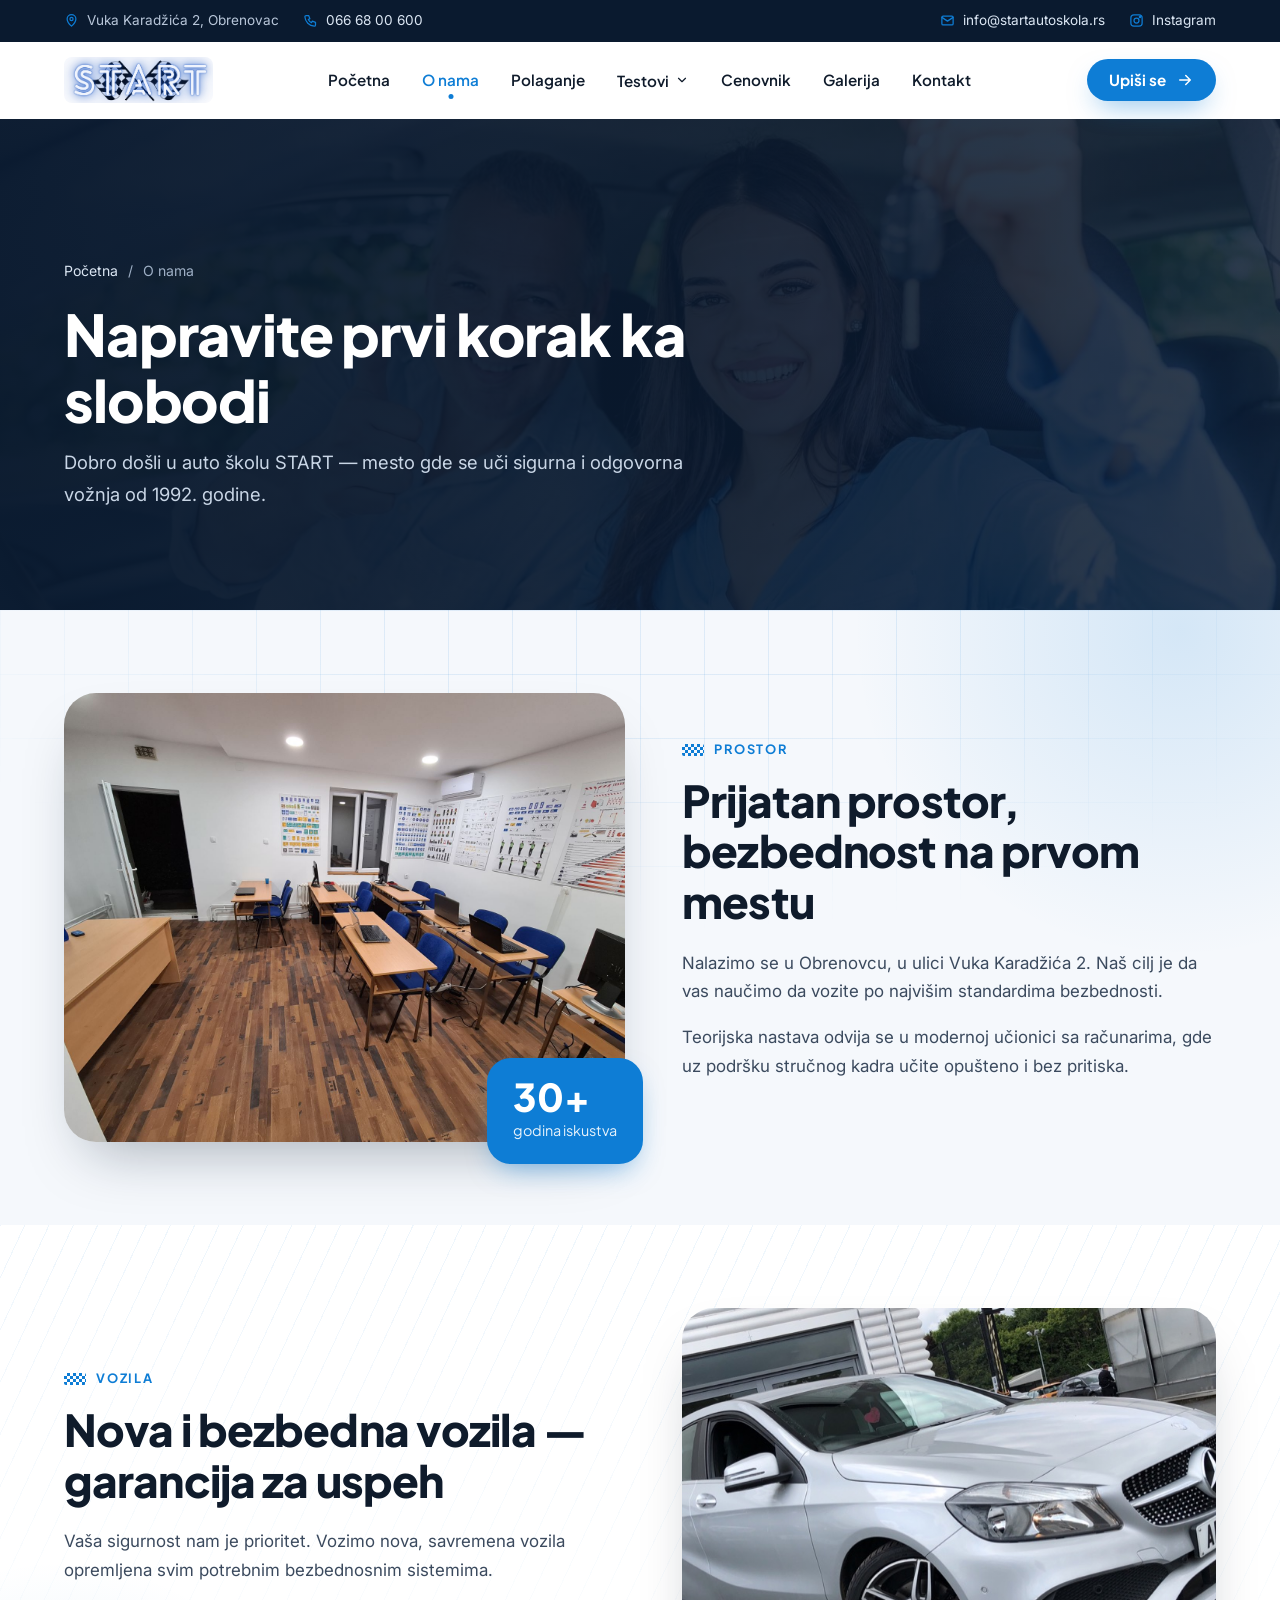
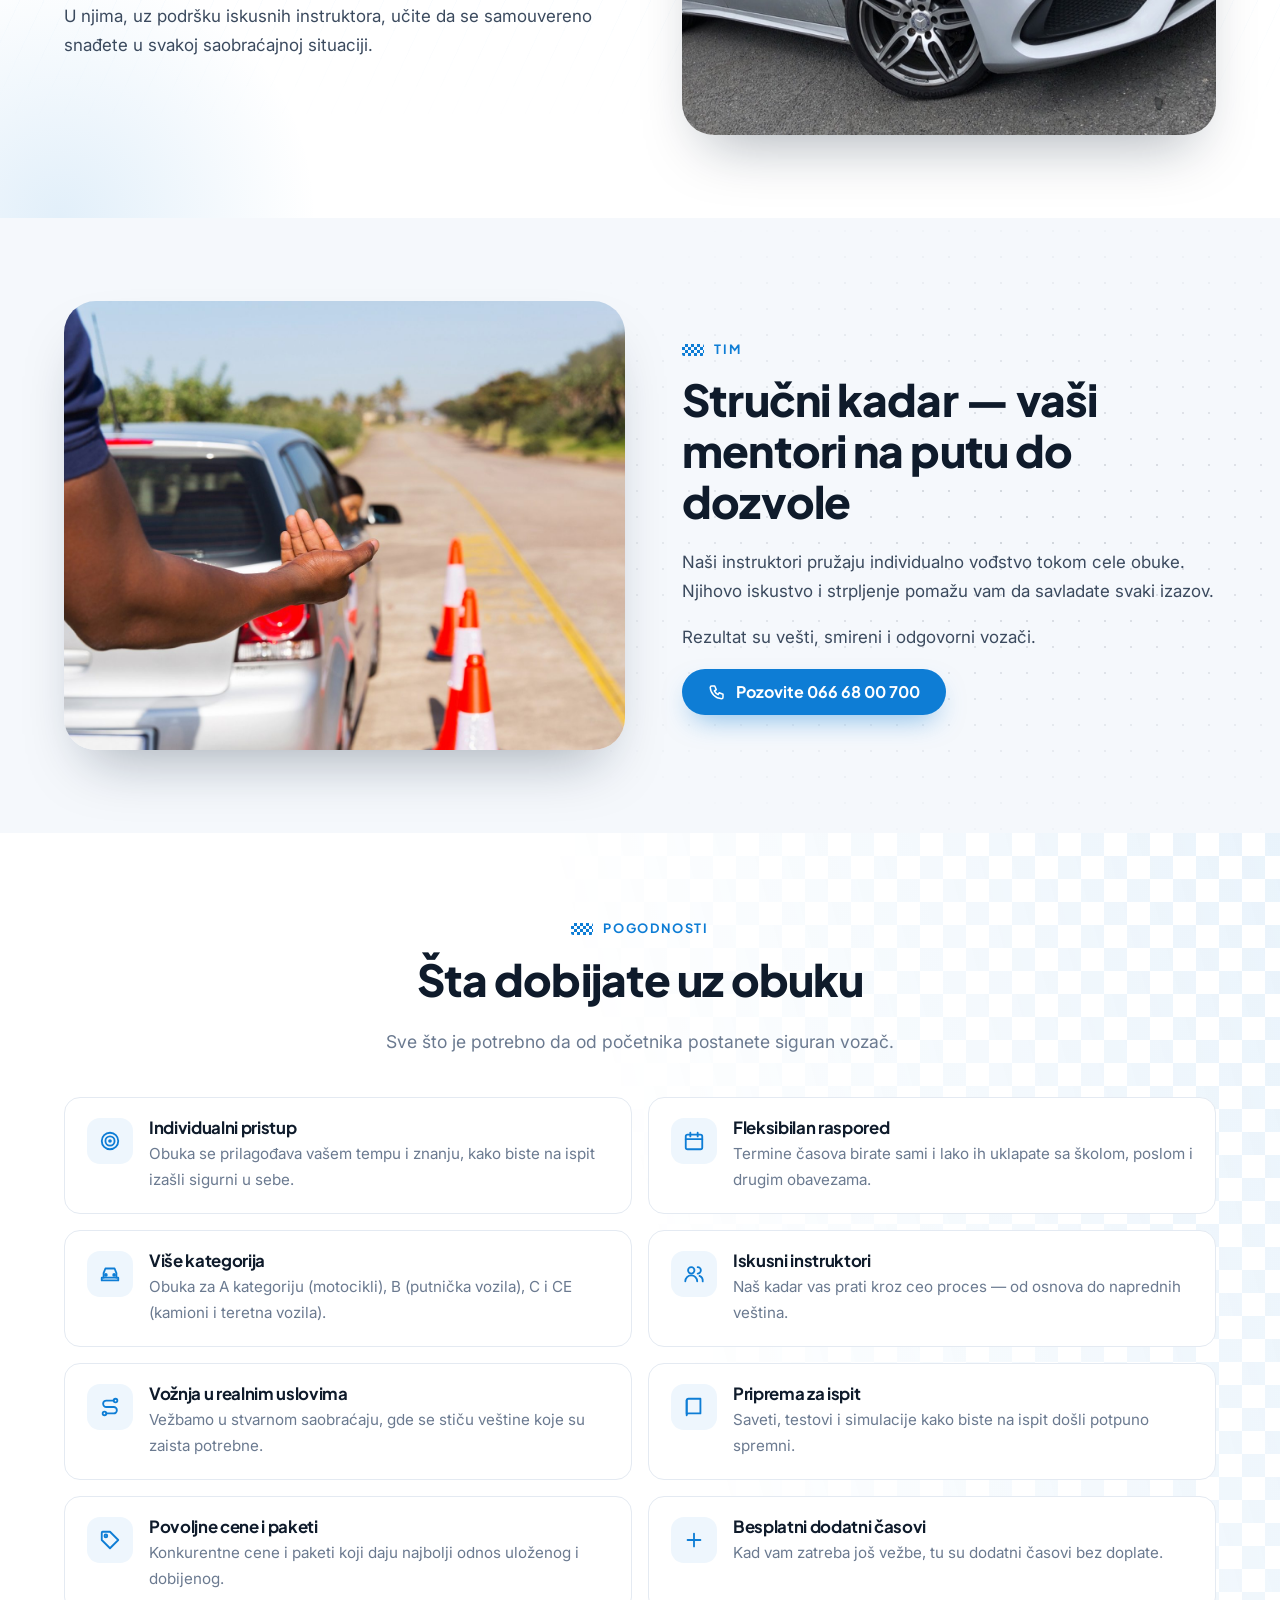
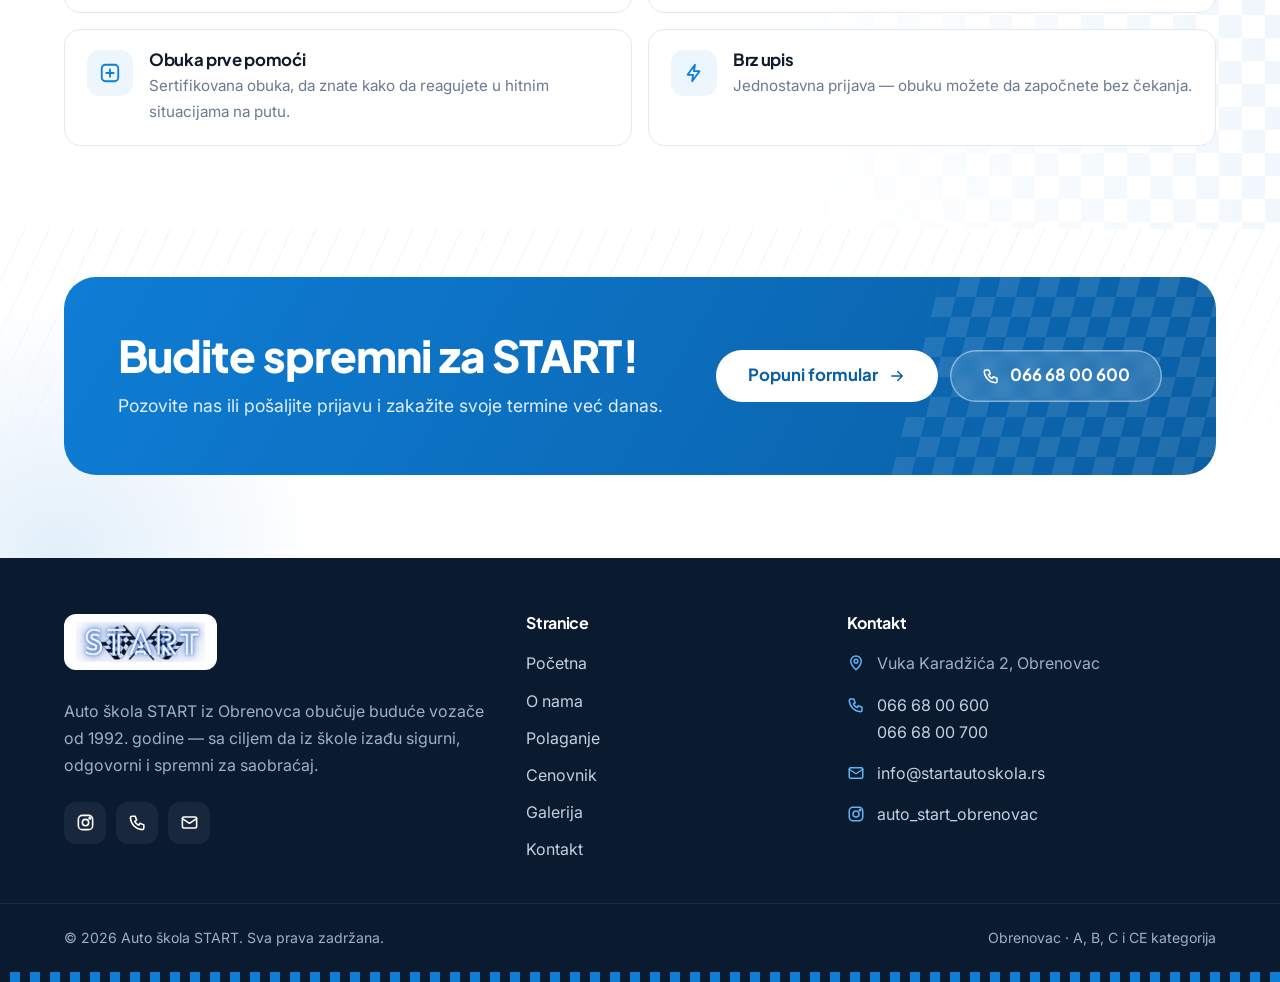
==== commit 8b2712d1: "Sve sekcije na početnoj, gušći raspored, novi hero i pozadinske šare - polaganje, cenovnik, galerija" ====
--- a/o-nama.html
+++ b/o-nama.html
@@ -15,7 +15,7 @@
 <link href="https://fonts.googleapis.com/css2?family=Inter:wght@400;500;600;700&family=Plus+Jakarta+Sans:wght@600;700;800&display=swap" rel="stylesheet">
 <link rel="stylesheet" href="assets/css/style.css">
 </head>
-<body>
+<body id="vrh">
 
 <div class="topbar">
   <div class="container">
@@ -38,7 +38,7 @@
     <nav class="nav" id="nav" aria-label="Glavna navigacija">
         <a class="nav__link" href="index.html">Početna</a>
         <a class="nav__link is-active" aria-current="page" href="o-nama.html">O nama</a>
-        <a class="nav__link" href="polaganje.html">Polaganje</a>
+        <a class="nav__link" href="index.html#polaganje">Polaganje</a>
         <div class="dropdown">
           <button class="nav__link" type="button" aria-expanded="false" aria-haspopup="true">Testovi <svg viewBox="0 0 24 24" fill="none" stroke="currentColor" stroke-width="2" stroke-linecap="round" stroke-linejoin="round" aria-hidden="true"><path d="m6 9 6 6 6-6"/></svg></button>
           <div class="dropdown__menu">
@@ -47,20 +47,19 @@
             <a href="https://www.youtube.com/watch?v=YM4e-BxPa2U" target="_blank" rel="noopener"><span class="dropdown__icon"><svg viewBox="0 0 24 24" fill="none" stroke="currentColor" stroke-width="2" stroke-linecap="round" stroke-linejoin="round" aria-hidden="true"><path d="M7 4v16l13-8z" fill="currentColor" stroke="none"/></svg></span><span><strong>Polaganje praktičnog ispita</strong><small>Video: vožnja poligona</small></span></a>
           </div>
         </div>
-        <a class="nav__link" href="cenovnik.html">Cenovnik</a>
-        <a class="nav__link" href="galerija.html">Galerija</a>
-        <a class="nav__link" href="kontakt.html">Kontakt</a>
-        <a class="btn btn--primary nav__mobile-cta" href="kontakt.html">Upiši se online <svg viewBox="0 0 24 24" fill="none" stroke="currentColor" stroke-width="2" stroke-linecap="round" stroke-linejoin="round" aria-hidden="true"><path d="M5 12h14M13 6l6 6-6 6"/></svg></a>
+        <a class="nav__link" href="index.html#cenovnik">Cenovnik</a>
+        <a class="nav__link" href="index.html#galerija">Galerija</a>
+        <a class="nav__link" href="index.html#kontakt">Kontakt</a>
+        <a class="btn btn--primary nav__mobile-cta" href="index.html#kontakt">Upiši se online <svg viewBox="0 0 24 24" fill="none" stroke="currentColor" stroke-width="2" stroke-linecap="round" stroke-linejoin="round" aria-hidden="true"><path d="M5 12h14M13 6l6 6-6 6"/></svg></a>
     </nav>
     <div class="header__cta">
-      <a class="btn btn--primary" href="kontakt.html">Upiši se <svg viewBox="0 0 24 24" fill="none" stroke="currentColor" stroke-width="2" stroke-linecap="round" stroke-linejoin="round" aria-hidden="true"><path d="M5 12h14M13 6l6 6-6 6"/></svg></a>
+      <a class="btn btn--primary" href="index.html#kontakt">Upiši se <svg viewBox="0 0 24 24" fill="none" stroke="currentColor" stroke-width="2" stroke-linecap="round" stroke-linejoin="round" aria-hidden="true"><path d="M5 12h14M13 6l6 6-6 6"/></svg></a>
       <button class="burger" type="button" aria-label="Meni" aria-controls="nav" aria-expanded="false"><span></span><span></span><span></span></button>
     </div>
   </div>
 </header>
 
 <main>
-
 
 <section class="page-hero">
   <img src="assets/img/aboutus.jpg" alt="" aria-hidden="true">
@@ -71,7 +70,7 @@
   </div>
 </section>
 
-<section class="section">
+<section class="section pat pat--grid">
   <div class="container split">
     <div class="split__media reveal">
       <img src="assets/img/galerija3.jpg" alt="Učionica za teorijsku nastavu sa računarima" loading="lazy">
@@ -86,7 +85,7 @@
   </div>
 </section>
 
-<section class="section section--soft">
+<section class="section pat pat--lines">
   <div class="container split split--rev">
     <div class="split__media reveal">
       <img src="assets/img/a-klasa1.jpg" alt="Školsko vozilo Mercedes A klase" loading="lazy">
@@ -100,7 +99,7 @@
   </div>
 </section>
 
-<section class="section">
+<section class="section pat pat--dots">
   <div class="container split">
     <div class="split__media reveal">
       <img src="assets/img/slider1.jpg" alt="Instruktor daje uputstva kandidatu" loading="lazy">
@@ -115,7 +114,7 @@
   </div>
 </section>
 
-<section class="section section--soft">
+<section class="section pat pat--checker">
   <div class="container">
     <div class="section-head section-head--center reveal">
       <span class="eyebrow">Pogodnosti</span>
@@ -136,20 +135,20 @@
     </div>
   </div>
 </section>
-<div style="height:clamp(72px,10vw,120px)"></div>
-
-<section class="section" style="padding-top:0">
-  <div class="container">
-    <div class="cta reveal">
-      <div>
-        <h2>Budite spremni za START!</h2>
-        <p>Pozovite nas ili pošaljite prijavu i zakažite svoje termine već danas. Sloboda je na dohvat ruke.</p>
-      </div>
-      <div class="cta__actions">
-        <a class="btn btn--white btn--lg" href="kontakt.html">Popuni formular <svg viewBox="0 0 24 24" fill="none" stroke="currentColor" stroke-width="2" stroke-linecap="round" stroke-linejoin="round" aria-hidden="true"><path d="M5 12h14M13 6l6 6-6 6"/></svg></a>
-        <a class="btn btn--ghost btn--lg" href="tel:+381666800600"><svg viewBox="0 0 24 24" fill="none" stroke="currentColor" stroke-width="2" stroke-linecap="round" stroke-linejoin="round" aria-hidden="true"><path d="M5 4h4l2 5-2.5 1.5a11 11 0 0 0 5 5L15 13l5 2v4a2 2 0 0 1-2 2A16 16 0 0 1 3 6a2 2 0 0 1 2-2z"/></svg> 066 68 00 600</a>
-      </div>
-    </div>
+
+<section class="section section--tight pat pat--lines">
+  <div class="container">
+
+      <div class="cta reveal">
+        <div>
+          <h2>Budite spremni za START!</h2>
+          <p>Pozovite nas ili pošaljite prijavu i zakažite svoje termine već danas.</p>
+        </div>
+        <div class="cta__actions">
+          <a class="btn btn--white btn--lg" href="index.html#kontakt">Popuni formular <svg viewBox="0 0 24 24" fill="none" stroke="currentColor" stroke-width="2" stroke-linecap="round" stroke-linejoin="round" aria-hidden="true"><path d="M5 12h14M13 6l6 6-6 6"/></svg></a>
+          <a class="btn btn--ghost btn--lg" href="tel:+381666800600"><svg viewBox="0 0 24 24" fill="none" stroke="currentColor" stroke-width="2" stroke-linecap="round" stroke-linejoin="round" aria-hidden="true"><path d="M5 4h4l2 5-2.5 1.5a11 11 0 0 0 5 5L15 13l5 2v4a2 2 0 0 1-2 2A16 16 0 0 1 3 6a2 2 0 0 1 2-2z"/></svg> 066 68 00 600</a>
+        </div>
+      </div>
   </div>
 </section>
 </main>
@@ -171,10 +170,10 @@
         <ul class="footer__links">
           <li><a href="index.html">Početna</a></li>
           <li><a href="o-nama.html">O nama</a></li>
-          <li><a href="polaganje.html">Polaganje</a></li>
-          <li><a href="cenovnik.html">Cenovnik</a></li>
-          <li><a href="galerija.html">Galerija</a></li>
-          <li><a href="kontakt.html">Kontakt</a></li>
+          <li><a href="index.html#polaganje">Polaganje</a></li>
+          <li><a href="index.html#cenovnik">Cenovnik</a></li>
+          <li><a href="index.html#galerija">Galerija</a></li>
+          <li><a href="index.html#kontakt">Kontakt</a></li>
         </ul>
       </div>
       <div>
@@ -199,7 +198,7 @@
 
 <div class="callbar">
   <a class="btn btn--outline" href="tel:+381666800600"><svg viewBox="0 0 24 24" fill="none" stroke="currentColor" stroke-width="2" stroke-linecap="round" stroke-linejoin="round" aria-hidden="true"><path d="M5 4h4l2 5-2.5 1.5a11 11 0 0 0 5 5L15 13l5 2v4a2 2 0 0 1-2 2A16 16 0 0 1 3 6a2 2 0 0 1 2-2z"/></svg> Pozovi</a>
-  <a class="btn btn--primary" href="kontakt.html">Upiši se</a>
+  <a class="btn btn--primary" href="index.html#kontakt">Upiši se</a>
 </div>
 
 <script src="assets/js/main.js"></script>
--- a/assets/css/style.css
+++ b/assets/css/style.css
@@ -55,7 +55,7 @@
 
 .container{width:100%;max-width:var(--maxw);margin:0 auto;padding:0 24px}
 @media (max-width:600px){.container{padding:0 16px}}
-.section{padding:clamp(72px,10vw,120px) 0}
+.section{padding:clamp(52px,6.5vw,88px) 0}
 .section--soft{background:var(--bg-soft)}
 .sr-only{position:absolute;width:1px;height:1px;overflow:hidden;clip:rect(0 0 0 0);white-space:nowrap}
 
@@ -69,7 +69,7 @@
   content:"";width:22px;height:12px;border-radius:2px;
   background:conic-gradient(currentColor 25%,transparent 0 50%,currentColor 0 75%,transparent 0) 0 0/6px 6px;
 }
-.section-head{max-width:680px;margin-bottom:56px}
+.section-head{max-width:680px;margin-bottom:clamp(28px,3.5vw,40px)}
 .section-head--center{text-align:center;margin-left:auto;margin-right:auto}
 .section-head p{font-size:1.1rem;color:var(--muted);margin:0}
 
@@ -182,11 +182,11 @@
 .hero::after{
   content:"";position:absolute;inset:0;
   background:
-    linear-gradient(90deg,rgba(10,26,47,.94) 0%,rgba(10,26,47,.78) 42%,rgba(10,26,47,.25) 100%),
-    linear-gradient(0deg,rgba(10,26,47,.7) 0%,transparent 40%);
-}
-.hero .container{position:relative;z-index:2;padding-top:80px;padding-bottom:120px}
-.hero__content{max-width:680px}
+    radial-gradient(ellipse 75% 65% at 50% 45%,rgba(10,26,47,.52) 0%,rgba(10,26,47,.8) 60%,rgba(10,26,47,.93) 100%),
+    linear-gradient(180deg,rgba(10,26,47,.75) 0%,transparent 26%,transparent 52%,rgba(10,26,47,.9) 100%);
+}
+.hero .container{position:relative;z-index:2;padding-top:56px;padding-bottom:96px;text-align:center}
+.hero__content{max-width:880px;margin:0 auto}
 .hero__badge{
   display:inline-flex;align-items:center;gap:10px;padding:7px 16px 7px 8px;margin-bottom:26px;border-radius:999px;
   background:rgba(255,255,255,.1);box-shadow:inset 0 0 0 1px rgba(255,255,255,.2);backdrop-filter:blur(8px);
@@ -195,25 +195,25 @@
 .hero__badge b{background:var(--blue);color:#fff;border-radius:999px;padding:3px 10px;font-family:var(--fd);font-size:.78rem}
 .hero h1{color:#fff;margin-bottom:22px}
 .hero h1 .accent{color:#62b4f5}
-.hero__lead{font-size:clamp(1.05rem,1.6vw,1.25rem);color:#c9d6e6;max-width:560px;margin-bottom:36px}
-.hero__actions{display:flex;flex-wrap:wrap;gap:14px}
+.hero__lead{font-size:clamp(1.05rem,1.6vw,1.3rem);color:#cddced;max-width:620px;margin:0 auto 32px}
+.hero__actions{display:flex;flex-wrap:wrap;gap:14px;justify-content:center}
 .hero__caption{min-height:3.4em}
 .hero__caption-text{transition:opacity .5s,transform .5s var(--ease)}
 .hero__caption-text.is-out{opacity:0;transform:translateY(8px)}
 
 .hero__dots{position:absolute;z-index:3;left:0;right:0;bottom:36px}
-.hero__dots .container{padding-top:0;padding-bottom:0;display:flex;gap:10px}
+.hero__dots .container{padding-top:0;padding-bottom:0;display:flex;gap:10px;justify-content:center}
 .hero__dot{width:44px;height:4px;border-radius:4px;border:0;padding:0;cursor:pointer;background:rgba(255,255,255,.25);overflow:hidden;position:relative}
 .hero__dot::after{content:"";position:absolute;inset:0;background:#fff;transform:scaleX(0);transform-origin:left}
 .hero__dot.is-active::after{animation:dotfill 6s linear forwards}
 @keyframes dotfill{to{transform:scaleX(1)}}
 
 /* trust strip under hero */
-.trust{position:relative;z-index:5;margin-top:-64px}
+.trust{position:relative;z-index:5;margin-top:-56px}
 .trust__grid{
   display:grid;grid-template-columns:repeat(4,1fr);background:#fff;border-radius:var(--r-l);box-shadow:var(--sh-l);overflow:hidden;
 }
-.trust__item{display:flex;align-items:center;gap:16px;padding:26px 28px}
+.trust__item{display:flex;align-items:center;gap:14px;padding:22px 24px}
 .trust__item + .trust__item{border-left:1px solid var(--line)}
 .trust__icon{flex:none;width:48px;height:48px;border-radius:14px;display:grid;place-items:center;background:var(--blue-50);color:var(--blue)}
 .trust__icon svg{width:24px;height:24px}
@@ -227,7 +227,7 @@
 @media (max-width:520px){.trust__item{padding:18px 16px}.trust__icon{display:none}.trust__item strong{font-size:1.1rem}}
 
 /* =================== ABOUT SPLIT =================== */
-.split{display:grid;grid-template-columns:1.05fr 1fr;gap:clamp(40px,6vw,88px);align-items:center}
+.split{display:grid;grid-template-columns:1.05fr 1fr;gap:clamp(32px,4.5vw,64px);align-items:center}
 .split--rev .split__media{order:2}
 @media (max-width:900px){.split{grid-template-columns:1fr}.split--rev .split__media{order:0}}
 .split__media{position:relative}
@@ -245,16 +245,16 @@
 .checklist svg{flex:none;width:22px;height:22px;color:var(--blue);margin-top:2px}
 
 /* =================== FEATURE CARDS =================== */
-.cards{display:grid;grid-template-columns:repeat(4,1fr);gap:20px}
+.cards{display:grid;grid-template-columns:repeat(4,1fr);gap:16px}
 @media (max-width:1024px){.cards{grid-template-columns:1fr 1fr}}
 @media (max-width:560px){.cards{grid-template-columns:1fr}}
 .card{
-  position:relative;background:#fff;border:1px solid var(--line);border-radius:var(--r-l);padding:32px 28px;
+  position:relative;background:#fff;border:1px solid var(--line);border-radius:var(--r-l);padding:26px 24px;
   transition:transform .35s var(--ease),box-shadow .35s var(--ease),border-color .35s;
 }
 .card:hover{transform:translateY(-6px);box-shadow:var(--sh-m);border-color:var(--blue-100)}
 .card__icon{
-  width:56px;height:56px;border-radius:16px;display:grid;place-items:center;margin-bottom:22px;
+  width:52px;height:52px;border-radius:15px;display:grid;place-items:center;margin-bottom:16px;
   background:linear-gradient(135deg,var(--blue),var(--blue-700));color:#fff;box-shadow:var(--sh-blue)
 }
 .card__icon svg{width:26px;height:26px}
@@ -262,11 +262,11 @@
 .card__num{position:absolute;top:24px;right:26px;font-family:var(--fd);font-weight:800;font-size:.85rem;color:var(--blue-100)}
 
 /* =================== CATEGORIES =================== */
-.cats{display:grid;grid-template-columns:repeat(4,1fr);gap:20px}
+.cats{display:grid;grid-template-columns:repeat(4,1fr);gap:16px}
 @media (max-width:1024px){.cats{grid-template-columns:1fr 1fr}}
 @media (max-width:480px){.cats{grid-template-columns:1fr}}
 .cat{
-  position:relative;overflow:hidden;border-radius:var(--r-l);padding:30px 26px 28px;background:var(--navy);color:#b9c7da;
+  position:relative;overflow:hidden;border-radius:var(--r-l);padding:26px 22px 24px;background:var(--navy);color:#b9c7da;
   isolation:isolate;transition:transform .35s var(--ease);
 }
 .cat:hover{transform:translateY(-6px)}
@@ -277,7 +277,7 @@
 }
 .cat:hover::before{opacity:.16}
 .cat--featured{background:linear-gradient(150deg,var(--blue) 0%,var(--blue-700) 100%);color:#e2effb}
-.cat__letter{font-family:var(--fd);font-weight:800;font-size:3.4rem;line-height:1;color:#fff;margin-bottom:18px;letter-spacing:-.04em}
+.cat__letter{font-family:var(--fd);font-weight:800;font-size:3rem;line-height:1;color:#fff;margin-bottom:12px;letter-spacing:-.04em}
 .cat h3{color:#fff;margin-bottom:6px}
 .cat p{margin:0;font-size:.95rem}
 .cat__pill{position:absolute;top:22px;right:22px;padding:4px 12px;border-radius:999px;background:rgba(255,255,255,.18);color:#fff;font-size:.75rem;font-weight:700;font-family:var(--fd)}
@@ -297,7 +297,7 @@
 .stats .eyebrow{color:#62b4f5}
 .stats__grid{display:grid;grid-template-columns:repeat(3,1fr);gap:20px}
 @media (max-width:800px){.stats__grid{grid-template-columns:1fr}}
-.stat{padding:34px 30px;border-radius:var(--r-l);background:rgba(255,255,255,.04);box-shadow:inset 0 0 0 1px rgba(255,255,255,.08)}
+stat{padding:28px 26px;border-radius:var(--r-l);background:rgba(255,255,255,.04);box-shadow:inset 0 0 0 1px rgba(255,255,255,.08)}
 .stat__value{font-family:var(--fd);font-weight:800;font-size:clamp(3rem,6vw,4.4rem);line-height:1;color:#fff;letter-spacing:-.04em;margin-bottom:14px}
 .stat__value sup{font-size:.45em;color:#62b4f5;vertical-align:.9em;margin-left:2px}
 .stat__bar{height:6px;border-radius:6px;background:rgba(255,255,255,.08);overflow:hidden;margin-bottom:16px}
@@ -316,9 +316,9 @@
 
 /* =================== CTA BAND =================== */
 .cta{
-  position:relative;overflow:hidden;border-radius:var(--r-xl);padding:clamp(40px,6vw,72px);
+  position:relative;overflow:hidden;border-radius:var(--r-xl);padding:clamp(30px,4.2vw,54px);
   background:linear-gradient(120deg,var(--blue) 0%,var(--blue-700) 100%);color:#e2effb;
-  display:grid;grid-template-columns:1.4fr auto;gap:32px;align-items:center;
+  display:grid;grid-template-columns:1.4fr auto;gap:28px;align-items:center;
 }
 .cta::after{
   content:"";position:absolute;right:-40px;top:-40px;bottom:-40px;width:340px;opacity:.1;
@@ -333,7 +333,7 @@
 
 /* voucher */
 .voucher{
-  display:flex;align-items:center;gap:28px;padding:28px 32px;border-radius:var(--r-l);
+  display:flex;align-items:center;gap:24px;padding:22px 26px;border-radius:var(--r-l);
   background:#fff;border:2px dashed var(--blue-100);position:relative;
 }
 .voucher__amount{flex:none;font-family:var(--fd);font-weight:800;font-size:3rem;line-height:1;color:var(--blue);letter-spacing:-.04em}
@@ -374,7 +374,7 @@
 /* =================== BENEFITS =================== */
 .benefits{display:grid;grid-template-columns:repeat(2,1fr);gap:16px}
 @media (max-width:760px){.benefits{grid-template-columns:1fr}}
-.benefit{display:flex;gap:18px;padding:24px;border-radius:var(--r-m);background:#fff;border:1px solid var(--line);transition:border-color .3s,box-shadow .3s}
+.benefit{display:flex;gap:16px;padding:20px 22px;border-radius:var(--r-m);background:#fff;border:1px solid var(--line);transition:border-color .3s,box-shadow .3s}
 .benefit:hover{border-color:var(--blue-100);box-shadow:var(--sh-s)}
 .benefit__icon{flex:none;width:46px;height:46px;border-radius:13px;display:grid;place-items:center;background:var(--blue-50);color:var(--blue)}
 .benefit__icon svg{width:22px;height:22px}
@@ -382,7 +382,7 @@
 .benefit p{margin:0;font-size:.95rem;color:var(--muted)}
 
 /* =================== TIMELINE =================== */
-.timeline{position:relative;display:grid;gap:18px;counter-reset:step;max-width:860px;margin:0 auto}
+.timeline{position:relative;display:grid;gap:14px;counter-reset:step;max-width:860px;margin:0 auto}
 .timeline::before{content:"";position:absolute;left:31px;top:24px;bottom:24px;width:2px;background:linear-gradient(var(--blue),var(--blue-100))}
 .step{position:relative;display:grid;grid-template-columns:64px 1fr;gap:24px;align-items:start}
 .step__num{
@@ -390,7 +390,7 @@
   font-family:var(--fd);font-weight:800;font-size:1.3rem;color:var(--blue);background:#fff;box-shadow:inset 0 0 0 2px var(--blue),0 0 0 8px var(--bg-soft);
 }
 .step:last-child .step__num{background:var(--blue);color:#fff}
-.step__body{background:#fff;border:1px solid var(--line);border-radius:var(--r-m);padding:22px 26px;transition:transform .3s var(--ease),box-shadow .3s}
+.step__body{background:#fff;border:1px solid var(--line);border-radius:var(--r-m);padding:18px 22px;transition:transform .3s var(--ease),box-shadow .3s}
 .step__body:hover{transform:translateX(4px);box-shadow:var(--sh-m)}
 .step__body h3{margin-bottom:6px}
 .step__body p{margin:0;color:var(--muted)}
@@ -405,7 +405,7 @@
 .pricing{display:grid;grid-template-columns:1.25fr 1fr;gap:24px;align-items:stretch}
 @media (max-width:900px){.pricing{grid-template-columns:1fr}}
 .price-card{background:#fff;border-radius:var(--r-xl);box-shadow:var(--sh-l);overflow:hidden;border:1px solid var(--line)}
-.price-card__head{position:relative;padding:36px 36px 30px;background:var(--navy);color:#b9c7da;overflow:hidden}
+.price-card__head{position:relative;padding:30px 30px 26px;background:var(--navy);color:#b9c7da;overflow:hidden}
 .price-card__head::after{
   content:"";position:absolute;right:-20px;top:-20px;width:180px;height:180px;opacity:.07;
   background:conic-gradient(#fff 25%,transparent 0 50%,#fff 0 75%,transparent 0) 0 0/30px 30px;
@@ -416,8 +416,8 @@
 .price-card__total{font-family:var(--fd);font-weight:800;color:#fff;font-size:clamp(2.8rem,6vw,3.8rem);line-height:1;letter-spacing:-.04em}
 .price-card__total small{font-size:1.1rem;font-weight:600;color:#62b4f5;letter-spacing:0;margin-left:6px}
 .price-card__head p{margin:10px 0 0}
-.price-card__body{padding:10px 36px 36px}
-.price-row{display:flex;justify-content:space-between;gap:20px;align-items:baseline;padding:18px 0;border-bottom:1px solid var(--line)}
+.price-card__body{padding:8px 30px 30px}
+.price-row{display:flex;justify-content:space-between;gap:20px;align-items:baseline;padding:14px 0;border-bottom:1px solid var(--line)}
 .price-row:last-of-type{border-bottom:0}
 .price-row__label{color:var(--ink);font-weight:600}
 .price-row__label small{display:block;color:var(--muted);font-weight:400;font-size:.88rem}
@@ -426,7 +426,7 @@
 .price-row--promo .price-row__value{color:var(--blue)}
 .badge{display:inline-block;padding:2px 9px;border-radius:999px;background:var(--blue-50);color:var(--blue);font-size:.72rem;font-weight:700;font-family:var(--fd);vertical-align:middle;margin-left:6px}
 .price-side{display:grid;gap:18px;align-content:start}
-.price-note{padding:26px;border-radius:var(--r-l);background:#fff;border:1px solid var(--line)}
+.price-note{padding:22px 24px;border-radius:var(--r-l);background:#fff;border:1px solid var(--line)}
 .price-note h3{font-size:1.1rem}
 .price-note p{margin:0;color:var(--muted)}
 .price-note--blue{background:var(--blue-50);border-color:var(--blue-100)}
@@ -457,10 +457,10 @@
 @media (max-width:600px){.lightbox__prev,.lightbox__next{top:auto;bottom:20px;transform:none}}
 
 /* =================== CONTACT =================== */
-.contact{display:grid;grid-template-columns:1fr 1.15fr;gap:28px;align-items:start}
+.contact{display:grid;grid-template-columns:1fr 1.15fr;gap:24px;align-items:start}
 @media (max-width:900px){.contact{grid-template-columns:1fr}}
-.contact-list{display:grid;gap:14px}
-.contact-item{display:flex;gap:16px;align-items:center;padding:20px 22px;border-radius:var(--r-m);background:#fff;border:1px solid var(--line);color:var(--ink);transition:border-color .3s,transform .3s var(--ease)}
+.contact-list{display:grid;gap:10px}
+.contact-item{display:flex;gap:14px;align-items:center;padding:16px 18px;border-radius:var(--r-m);background:#fff;border:1px solid var(--line);color:var(--ink);transition:border-color .3s,transform .3s var(--ease)}
 a.contact-item:hover{border-color:var(--blue);transform:translateX(4px)}
 .contact-item__icon{flex:none;width:48px;height:48px;border-radius:14px;display:grid;place-items:center;background:var(--blue-50);color:var(--blue)}
 .contact-item__icon svg{width:22px;height:22px}
@@ -491,12 +491,12 @@
 .form__ok{display:none;margin-top:16px;padding:14px 18px;border-radius:12px;background:#e8f7ef;color:#11643b;font-weight:600}
 .form__ok.is-visible{display:block}
 
-.map{border-radius:var(--r-xl);overflow:hidden;box-shadow:var(--sh-m);height:420px;background:var(--bg-soft)}
+.map{border-radius:var(--r-xl);overflow:hidden;box-shadow:var(--sh-m);height:400px;background:var(--bg-soft)}
 .map iframe{width:100%;height:100%;border:0;display:block}
 
 /* =================== FOOTER =================== */
-.footer{background:var(--navy);color:#9fb0c6;padding:80px 0 0;margin-top:0}
-.footer__grid{display:grid;grid-template-columns:1.5fr 1fr 1.3fr;gap:48px;padding-bottom:56px}
+.footer{background:var(--navy);color:#9fb0c6;padding:56px 0 0;margin-top:0}
+.footer__grid{display:grid;grid-template-columns:1.5fr 1fr 1.3fr;gap:36px;padding-bottom:40px}
 @media (max-width:860px){.footer__grid{grid-template-columns:1fr 1fr}.footer__brand{grid-column:1/-1}}
 @media (max-width:520px){.footer__grid{grid-template-columns:1fr}}
 .footer__logo{display:inline-block;background:#fff;border-radius:12px;padding:8px 12px;margin-bottom:20px}
@@ -533,3 +533,122 @@
 .reveal.is-in{opacity:1;transform:none}
 .reveal-d1{transition-delay:.08s}.reveal-d2{transition-delay:.16s}.reveal-d3{transition-delay:.24s}
 .no-js .reveal{opacity:1;transform:none}
+
+/* =========================================================
+   ŠARE U POZADINI (suptilne, „tech" atmosfera)
+   ========================================================= */
+[id]{scroll-margin-top:92px}
+
+.pat{position:relative;isolation:isolate;overflow:hidden}
+.pat::before,.pat::after{content:"";position:absolute;z-index:-1;pointer-events:none}
+
+/* mreža + plavi sjaj — svetla pozadina */
+.pat--grid{background:var(--bg-soft)}
+.pat--grid::before{
+  inset:0;
+  background-image:linear-gradient(rgba(14,125,213,.10) 1px,transparent 1px),
+                   linear-gradient(90deg,rgba(14,125,213,.10) 1px,transparent 1px);
+  background-size:64px 64px;
+  mask-image:radial-gradient(ellipse 80% 70% at 50% 0%,#000 25%,transparent 75%);
+  -webkit-mask-image:radial-gradient(ellipse 80% 70% at 50% 0%,#000 25%,transparent 75%);
+}
+.pat--grid::after{
+  width:680px;height:680px;right:-240px;top:-320px;border-radius:50%;
+  background:radial-gradient(circle,rgba(14,125,213,.14),transparent 68%);
+}
+
+/* dijagonalne linije */
+.pat--lines{background:#fff}
+.pat--lines::before{
+  inset:0;
+  background:repeating-linear-gradient(115deg,rgba(14,125,213,.07) 0 1px,transparent 1px 22px);
+  mask-image:linear-gradient(180deg,#000,transparent 85%);
+  -webkit-mask-image:linear-gradient(180deg,#000,transparent 85%);
+}
+.pat--lines::after{
+  width:520px;height:520px;left:-200px;bottom:-260px;border-radius:50%;
+  background:radial-gradient(circle,rgba(14,125,213,.12),transparent 70%);
+}
+
+/* tačkasta matrica */
+.pat--dots{background:var(--bg-soft)}
+.pat--dots::before{
+  inset:0;
+  background-image:radial-gradient(rgba(10,26,47,.16) 1.4px,transparent 1.4px);
+  background-size:26px 26px;
+  mask-image:radial-gradient(ellipse 70% 80% at 80% 50%,#000,transparent 70%);
+  -webkit-mask-image:radial-gradient(ellipse 70% 80% at 80% 50%,#000,transparent 70%);
+}
+
+/* šahovska zastavica — svetla varijanta */
+.pat--checker{background:#fff}
+.pat--checker::before{
+  inset:0;
+  background:conic-gradient(rgba(14,125,213,.09) 25%,transparent 0 50%,rgba(14,125,213,.09) 0 75%,transparent 0) 0 0/46px 46px;
+  mask-image:linear-gradient(255deg,#000 0%,transparent 48%);
+  -webkit-mask-image:linear-gradient(255deg,#000 0%,transparent 48%);
+}
+
+/* tamna sekcija sa mrežom i sjajem */
+.pat--dark{background:var(--navy);color:#b8c6d9}
+.pat--dark::before{
+  inset:0;
+  background-image:linear-gradient(rgba(255,255,255,.07) 1px,transparent 1px),
+                   linear-gradient(90deg,rgba(255,255,255,.07) 1px,transparent 1px);
+  background-size:58px 58px;
+  mask-image:radial-gradient(ellipse 70% 80% at 20% 0%,#000,transparent 70%);
+  -webkit-mask-image:radial-gradient(ellipse 70% 80% at 20% 0%,#000,transparent 70%);
+}
+.pat--dark::after{
+  width:760px;height:760px;right:-260px;bottom:-400px;border-radius:50%;
+  background:radial-gradient(circle,rgba(14,125,213,.4),transparent 68%);
+}
+.pat--dark h2,.pat--dark h3{color:#fff}
+.pat--dark .section-head p{color:#9fb0c6}
+.pat--dark .eyebrow{color:#62b4f5}
+
+/* =========================================================
+   HERO — centriran sadržaj + slojevi
+   ========================================================= */
+.hero__fx{position:absolute;inset:0;z-index:1;pointer-events:none}
+.hero__fx::before{
+  content:"";position:absolute;inset:0;
+  background-image:linear-gradient(rgba(255,255,255,.12) 1px,transparent 1px),
+                   linear-gradient(90deg,rgba(255,255,255,.12) 1px,transparent 1px);
+  background-size:62px 62px;
+  mask-image:radial-gradient(ellipse 65% 60% at 50% 45%,#000,transparent 72%);
+  -webkit-mask-image:radial-gradient(ellipse 65% 60% at 50% 45%,#000,transparent 72%);
+  opacity:.5;
+}
+.hero__fx::after{
+  content:"";position:absolute;left:50%;top:38%;width:min(1100px,120vw);aspect-ratio:1;transform:translate(-50%,-50%);
+  background:radial-gradient(circle,rgba(14,125,213,.45),rgba(14,125,213,.12) 45%,transparent 68%);
+}
+.hero__glow{
+  position:absolute;z-index:1;left:50%;bottom:-2px;width:min(900px,95vw);height:220px;transform:translateX(-50%);
+  background:radial-gradient(ellipse at bottom,rgba(14,125,213,.35),transparent 70%);pointer-events:none;
+}
+.hero__badge{margin-inline:auto}
+.hero h1{text-wrap:balance}
+.hero__caption{min-height:0}
+.hero__sep{
+  width:72px;height:6px;margin:0 auto 26px;border-radius:6px;
+  background:conic-gradient(#fff 25%,transparent 0 50%,#fff 0 75%,transparent 0) 0 0/12px 12px;opacity:.85;
+}
+.hero__meta{
+  display:flex;flex-wrap:wrap;justify-content:center;gap:10px 28px;margin-top:34px;
+  color:#c9d6e6;font-size:.94rem;
+}
+.hero__meta span{display:inline-flex;align-items:center;gap:8px}
+.hero__meta svg{width:17px;height:17px;color:#62b4f5;flex:none}
+@media (max-width:600px){.hero__meta{gap:8px 18px;font-size:.87rem}}
+
+/* CTA odmah ispod hero-a */
+.cta--top{margin-top:clamp(28px,4vw,44px)}
+.section--tight{padding-top:clamp(32px,4vw,48px)}
+.section--tight-b{padding-bottom:clamp(32px,4vw,48px)}
+
+/* mapa + kontakt na početnoj */
+.contact-map{display:grid;grid-template-columns:1fr 1fr;gap:20px;align-items:stretch}
+@media (max-width:900px){.contact-map{grid-template-columns:1fr}}
+.contact-map .map{height:100%;min-height:340px}
